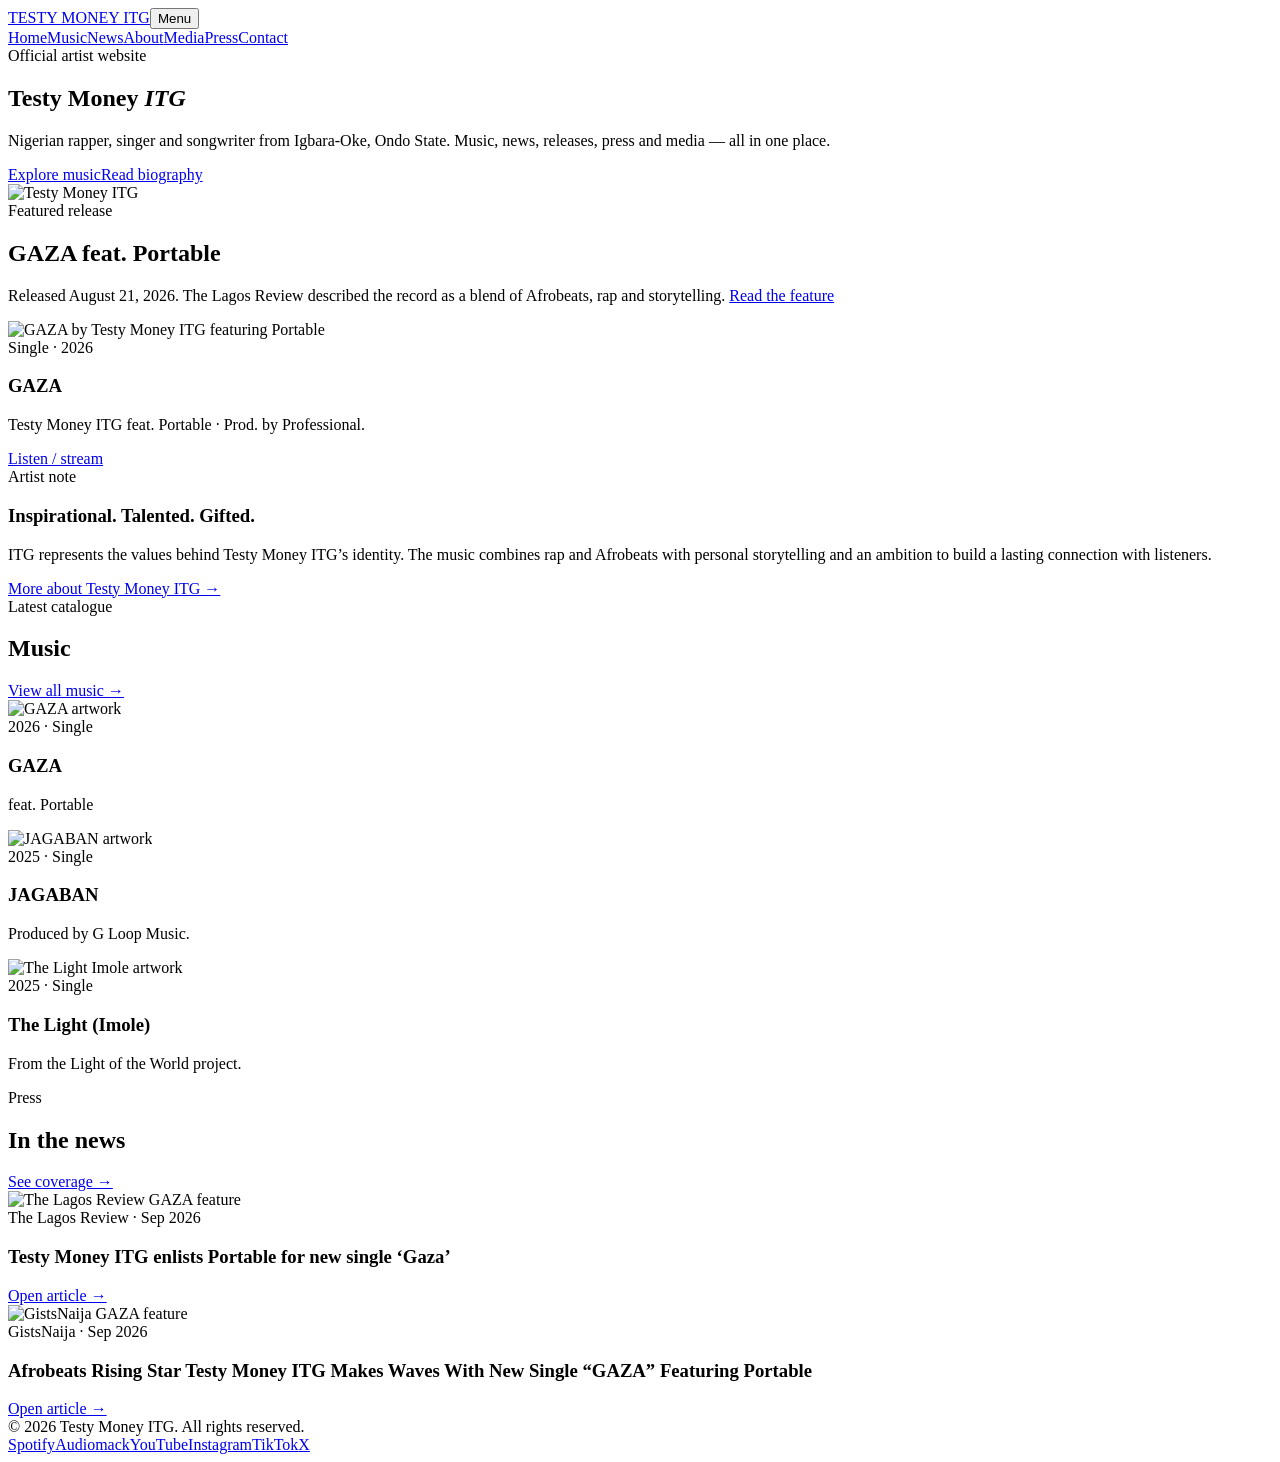
==== index.html @ 93fe3bbb "Add files via upload" ====
<!doctype html><html lang="en"><head><meta charset="utf-8"><meta name="viewport" content="width=device-width,initial-scale=1"><title>Testy Money ITG — Official Website</title><meta name="description" content="Official website of Nigerian rapper, singer and songwriter Testy Money ITG."><link rel="stylesheet" href="assets/css/style.css"></head><body>
<header class="site-header"><div class="nav"><a class="brand" href="index.html">TESTY MONEY <span>ITG</span></a><button class="menu-btn" aria-expanded="false">Menu</button><nav class="nav-links"><a href="index.html">Home</a><a href="music.html">Music</a><a href="news.html">News</a><a href="about.html">About</a><a href="media.html">Media</a><a href="press.html">Press</a><a href="contact.html">Contact</a></nav></div></header>
<main><section class="hero"><div class="wrap hero-grid"><div><div class="eyebrow">Official artist website</div><h1>Testy Money <em>ITG</em></h1><p class="hero-copy">Nigerian rapper, singer and songwriter from Igbara-Oke, Ondo State. Music, news, releases, press and media — all in one place.</p><div class="actions"><a class="btn primary" href="music.html">Explore music</a><a class="btn secondary" href="about.html">Read biography</a></div></div><div class="hero-photo"><img src="assets/images/hero.jpg" alt="Testy Money ITG"></div></div></section>
<section class="section"><div class="wrap"><div class="section-head"><div><div class="eyebrow">Featured release</div><h2>GAZA feat. Portable</h2></div><p class="section-intro">Released August 21, 2026. The Lagos Review described the record as a blend of Afrobeats, rap and storytelling. <a class="link" href="https://thelagosreview.ng/testy-money-itg-enlists-portable-for-new-single-gaza/" target="_blank">Read the feature</a></p></div><div class="grid-2"><article class="card"><img class="cover" src="https://i0.wp.com/thelagosreview.ng/wp-content/uploads/2026/09/Gaza-by-Testy-Money-ITG-ft-Portable.jpeg?resize=1200%2C1200&ssl=1" alt="GAZA by Testy Money ITG featuring Portable"><div class="card-body"><div class="meta">Single · 2026</div><h3>GAZA</h3><p>Testy Money ITG feat. Portable · Prod. by Professional.</p><a class="link" href="https://ditto.fm/gaza-testy-money-itg" target="_blank">Listen / stream</a></div></article><article class="story"><div class="meta">Artist note</div><h3>Inspirational. Talented. Gifted.</h3><p>ITG represents the values behind Testy Money ITG’s identity. The music combines rap and Afrobeats with personal storytelling and an ambition to build a lasting connection with listeners.</p><a class="link" href="about.html">More about Testy Money ITG →</a></article></div></div></section>
<section class="section alt"><div class="wrap"><div class="section-head"><div><div class="eyebrow">Latest catalogue</div><h2>Music</h2></div><a class="link" href="music.html">View all music →</a></div><div class="grid-3"><article class="card"><img class="cover" src="https://i0.wp.com/thelagosreview.ng/wp-content/uploads/2026/09/Gaza-by-Testy-Money-ITG-ft-Portable.jpeg?resize=1000%2C1000&ssl=1" alt="GAZA artwork"><div class="card-body"><div class="meta">2026 · Single</div><h3>GAZA</h3><p>feat. Portable</p></div></article><article class="card"><img class="cover" src="https://i.audiomack.com/itz-testi-gold-/081786c423.webp?width=1000" alt="JAGABAN artwork"><div class="card-body"><div class="meta">2025 · Single</div><h3>JAGABAN</h3><p>Produced by G Loop Music.</p></div></article><article class="card"><img class="cover" src="https://i.audiomack.com/testy-money-itg/16552804-4.webp?width=1000" alt="The Light Imole artwork"><div class="card-body"><div class="meta">2025 · Single</div><h3>The Light (Imole)</h3><p>From the Light of the World project.</p></div></article></div></div></section>
<section class="section"><div class="wrap"><div class="section-head"><div><div class="eyebrow">Press</div><h2>In the news</h2></div><a class="link" href="press.html">See coverage →</a></div><div class="press-grid"><article class="press-card"><img class="thumb" src="https://i0.wp.com/thelagosreview.ng/wp-content/uploads/2026/09/Gaza-by-Testy-Money-ITG-ft-Portable.jpeg?resize=1200%2C675&ssl=1" alt="The Lagos Review GAZA feature"><div class="body"><div class="meta">The Lagos Review · Sep 2026</div><h3>Testy Money ITG enlists Portable for new single ‘Gaza’</h3><a class="link" href="https://thelagosreview.ng/testy-money-itg-enlists-portable-for-new-single-gaza/" target="_blank">Open article →</a></div></article><article class="press-card"><img class="thumb" src="https://gistsnaija.com.ng/wp-content/uploads/2026/09/Testy-Money-ITG-GAZA-Featuring-Portable-1-678x381.jpeg" alt="GistsNaija GAZA feature"><div class="body"><div class="meta">GistsNaija · Sep 2026</div><h3>Afrobeats Rising Star Testy Money ITG Makes Waves With New Single “GAZA” Featuring Portable</h3><a class="link" href="https://gistsnaija.com.ng/entertainment/testy-money-itg-gaza-featuring-portable/" target="_blank">Open article →</a></div></article></div></div></section></main>
<footer class="footer"><div class="wrap footer-row"><div>© 2026 Testy Money ITG. All rights reserved.</div><div class="socials"><a href="https://open.spotify.com/artist/7wS9hvl2cDFKDT2pC38MNu" target="_blank" rel="noopener">Spotify</a><a href="https://audiomack.com/testymoneyitg" target="_blank" rel="noopener">Audiomack</a><a href="https://www.youtube.com/@testymoneyitg" target="_blank" rel="noopener">YouTube</a><a href="https://www.instagram.com/testymoneyitg/" target="_blank" rel="noopener">Instagram</a><a href="https://www.tiktok.com/@testymoneyitg" target="_blank" rel="noopener">TikTok</a><a href="https://x.com/testymoneyitg01" target="_blank" rel="noopener">X</a></div></div></footer>
<script src="assets/js/main.js"></script>
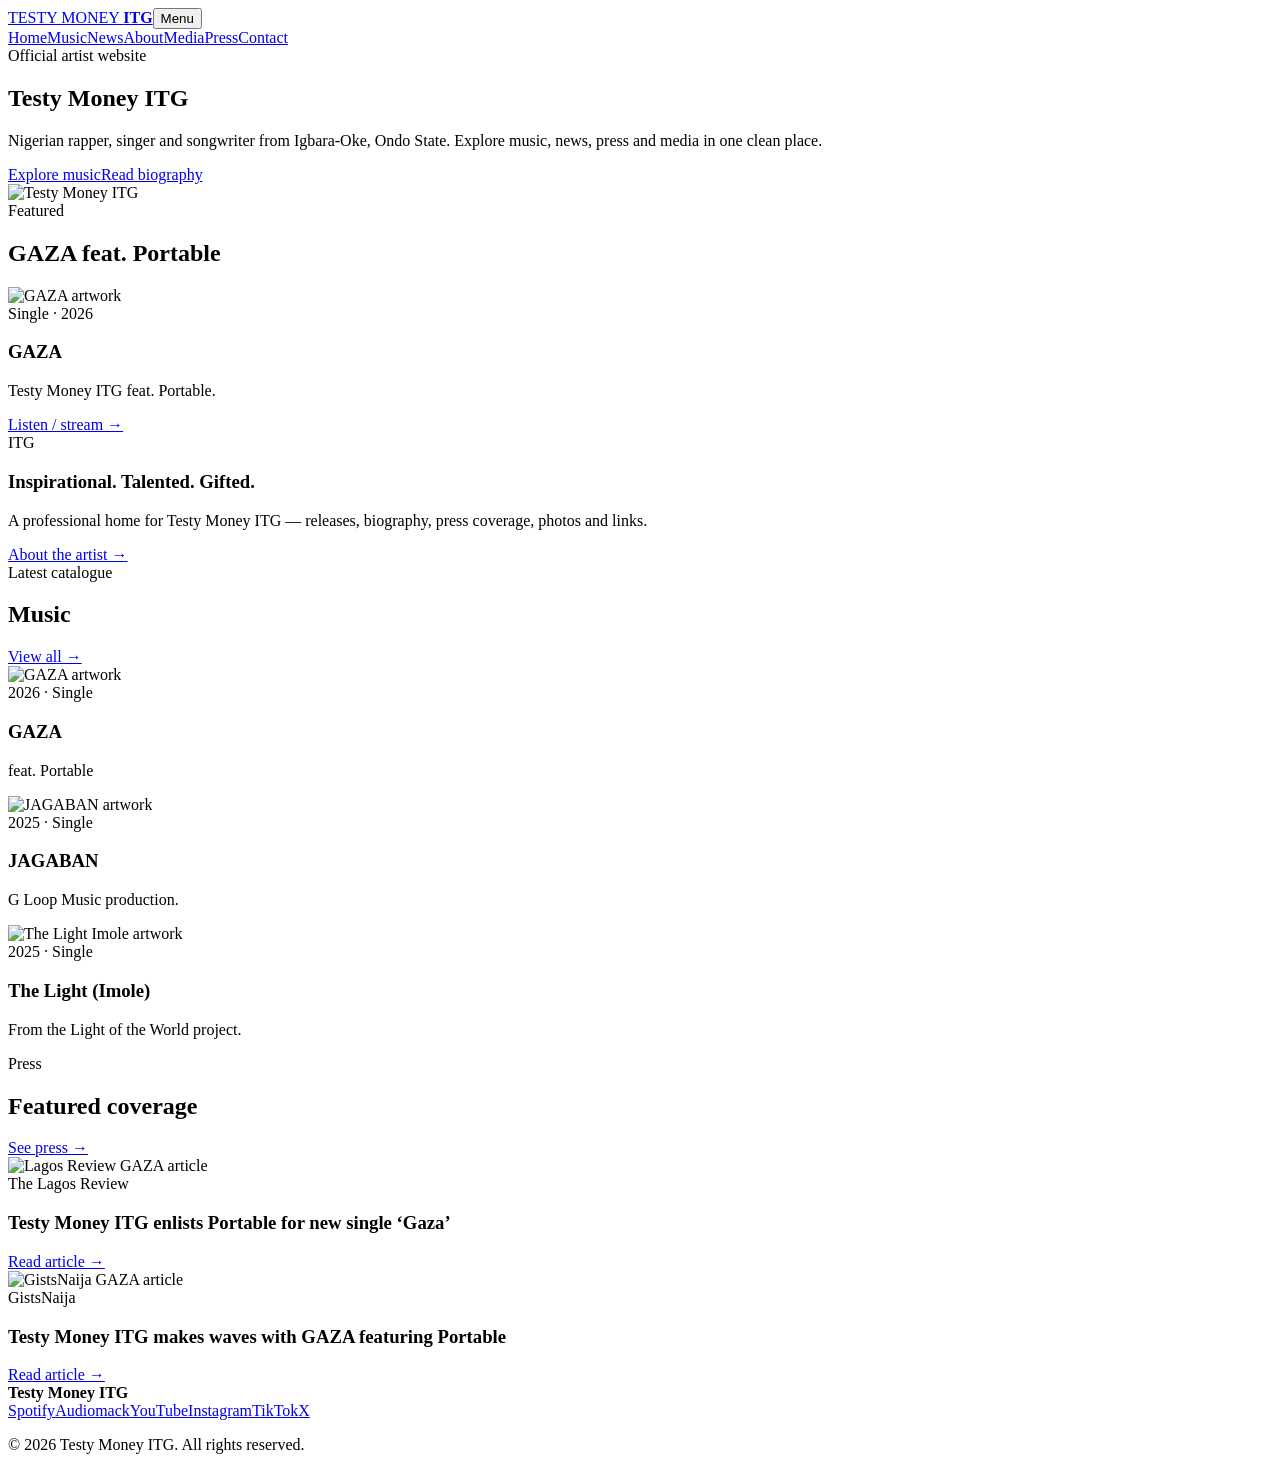
==== commit 8380e1e0: "Add files via upload" ====
--- a/index.html
+++ b/index.html
@@ -1,8 +1,6 @@
-<!doctype html><html lang="en"><head><meta charset="utf-8"><meta name="viewport" content="width=device-width,initial-scale=1"><title>Testy Money ITG — Official Website</title><meta name="description" content="Official website of Nigerian rapper, singer and songwriter Testy Money ITG."><link rel="stylesheet" href="assets/css/style.css"></head><body>
-<header class="site-header"><div class="nav"><a class="brand" href="index.html">TESTY MONEY <span>ITG</span></a><button class="menu-btn" aria-expanded="false">Menu</button><nav class="nav-links"><a href="index.html">Home</a><a href="music.html">Music</a><a href="news.html">News</a><a href="about.html">About</a><a href="media.html">Media</a><a href="press.html">Press</a><a href="contact.html">Contact</a></nav></div></header>
-<main><section class="hero"><div class="wrap hero-grid"><div><div class="eyebrow">Official artist website</div><h1>Testy Money <em>ITG</em></h1><p class="hero-copy">Nigerian rapper, singer and songwriter from Igbara-Oke, Ondo State. Music, news, releases, press and media — all in one place.</p><div class="actions"><a class="btn primary" href="music.html">Explore music</a><a class="btn secondary" href="about.html">Read biography</a></div></div><div class="hero-photo"><img src="assets/images/hero.jpg" alt="Testy Money ITG"></div></div></section>
-<section class="section"><div class="wrap"><div class="section-head"><div><div class="eyebrow">Featured release</div><h2>GAZA feat. Portable</h2></div><p class="section-intro">Released August 21, 2026. The Lagos Review described the record as a blend of Afrobeats, rap and storytelling. <a class="link" href="https://thelagosreview.ng/testy-money-itg-enlists-portable-for-new-single-gaza/" target="_blank">Read the feature</a></p></div><div class="grid-2"><article class="card"><img class="cover" src="https://i0.wp.com/thelagosreview.ng/wp-content/uploads/2026/09/Gaza-by-Testy-Money-ITG-ft-Portable.jpeg?resize=1200%2C1200&ssl=1" alt="GAZA by Testy Money ITG featuring Portable"><div class="card-body"><div class="meta">Single · 2026</div><h3>GAZA</h3><p>Testy Money ITG feat. Portable · Prod. by Professional.</p><a class="link" href="https://ditto.fm/gaza-testy-money-itg" target="_blank">Listen / stream</a></div></article><article class="story"><div class="meta">Artist note</div><h3>Inspirational. Talented. Gifted.</h3><p>ITG represents the values behind Testy Money ITG’s identity. The music combines rap and Afrobeats with personal storytelling and an ambition to build a lasting connection with listeners.</p><a class="link" href="about.html">More about Testy Money ITG →</a></article></div></div></section>
-<section class="section alt"><div class="wrap"><div class="section-head"><div><div class="eyebrow">Latest catalogue</div><h2>Music</h2></div><a class="link" href="music.html">View all music →</a></div><div class="grid-3"><article class="card"><img class="cover" src="https://i0.wp.com/thelagosreview.ng/wp-content/uploads/2026/09/Gaza-by-Testy-Money-ITG-ft-Portable.jpeg?resize=1000%2C1000&ssl=1" alt="GAZA artwork"><div class="card-body"><div class="meta">2026 · Single</div><h3>GAZA</h3><p>feat. Portable</p></div></article><article class="card"><img class="cover" src="https://i.audiomack.com/itz-testi-gold-/081786c423.webp?width=1000" alt="JAGABAN artwork"><div class="card-body"><div class="meta">2025 · Single</div><h3>JAGABAN</h3><p>Produced by G Loop Music.</p></div></article><article class="card"><img class="cover" src="https://i.audiomack.com/testy-money-itg/16552804-4.webp?width=1000" alt="The Light Imole artwork"><div class="card-body"><div class="meta">2025 · Single</div><h3>The Light (Imole)</h3><p>From the Light of the World project.</p></div></article></div></div></section>
-<section class="section"><div class="wrap"><div class="section-head"><div><div class="eyebrow">Press</div><h2>In the news</h2></div><a class="link" href="press.html">See coverage →</a></div><div class="press-grid"><article class="press-card"><img class="thumb" src="https://i0.wp.com/thelagosreview.ng/wp-content/uploads/2026/09/Gaza-by-Testy-Money-ITG-ft-Portable.jpeg?resize=1200%2C675&ssl=1" alt="The Lagos Review GAZA feature"><div class="body"><div class="meta">The Lagos Review · Sep 2026</div><h3>Testy Money ITG enlists Portable for new single ‘Gaza’</h3><a class="link" href="https://thelagosreview.ng/testy-money-itg-enlists-portable-for-new-single-gaza/" target="_blank">Open article →</a></div></article><article class="press-card"><img class="thumb" src="https://gistsnaija.com.ng/wp-content/uploads/2026/09/Testy-Money-ITG-GAZA-Featuring-Portable-1-678x381.jpeg" alt="GistsNaija GAZA feature"><div class="body"><div class="meta">GistsNaija · Sep 2026</div><h3>Afrobeats Rising Star Testy Money ITG Makes Waves With New Single “GAZA” Featuring Portable</h3><a class="link" href="https://gistsnaija.com.ng/entertainment/testy-money-itg-gaza-featuring-portable/" target="_blank">Open article →</a></div></article></div></div></section></main>
-<footer class="footer"><div class="wrap footer-row"><div>© 2026 Testy Money ITG. All rights reserved.</div><div class="socials"><a href="https://open.spotify.com/artist/7wS9hvl2cDFKDT2pC38MNu" target="_blank" rel="noopener">Spotify</a><a href="https://audiomack.com/testymoneyitg" target="_blank" rel="noopener">Audiomack</a><a href="https://www.youtube.com/@testymoneyitg" target="_blank" rel="noopener">YouTube</a><a href="https://www.instagram.com/testymoneyitg/" target="_blank" rel="noopener">Instagram</a><a href="https://www.tiktok.com/@testymoneyitg" target="_blank" rel="noopener">TikTok</a><a href="https://x.com/testymoneyitg01" target="_blank" rel="noopener">X</a></div></div></footer>
-<script src="assets/js/main.js"></script>
+<!doctype html><html lang="en"><head><meta charset="utf-8"><meta name="viewport" content="width=device-width,initial-scale=1"><title>Testy Money ITG — Official Website</title><meta name="description" content="Official website of Testy Money ITG — Nigerian rapper, singer and songwriter."><link rel="stylesheet" href="assets/css/style.css"></head><body><header class="top"><div class="nav"><a class="brand" href="index.html">TESTY MONEY <b>ITG</b></a><button class="menu" aria-expanded="false">Menu</button><nav class="links"><a href="index.html">Home</a><a href="music.html">Music</a><a href="news.html">News</a><a href="about.html">About</a><a href="media.html">Media</a><a href="press.html">Press</a><a href="contact.html">Contact</a></nav></div></header>
+<main><section class="hero"><div class="wrap hero-grid"><div><div class="kicker">Official artist website</div><h1>Testy Money <span>ITG</span></h1><p class="lead">Nigerian rapper, singer and songwriter from Igbara-Oke, Ondo State. Explore music, news, press and media in one clean place.</p><div class="buttons"><a class="btn main" href="music.html">Explore music</a><a class="btn" href="about.html">Read biography</a></div></div><div class="hero-img"><img src="assets/images/hero.jpg" alt="Testy Money ITG"></div></div></section>
+<section class="section soft"><div class="wrap"><div class="head"><div><div class="kicker">Featured</div><h2>GAZA feat. Portable</h2></div></div><div class="grid2"><article class="card"><img src="https://i0.wp.com/thelagosreview.ng/wp-content/uploads/2026/09/Gaza-by-Testy-Money-ITG-ft-Portable.jpeg?resize=1200%2C1200&ssl=1" alt="GAZA artwork"><div class="card-body"><div class="tag">Single · 2026</div><h3>GAZA</h3><p>Testy Money ITG feat. Portable.</p><a class="link" href="https://ditto.fm/gaza-testy-money-itg">Listen / stream →</a></div></article><div class="card-body"><div class="kicker">ITG</div><h3>Inspirational. Talented. Gifted.</h3><p class="muted">A professional home for Testy Money ITG — releases, biography, press coverage, photos and links.</p><a class="link" href="about.html">About the artist →</a></div></div></div></section>
+<section class="section"><div class="wrap"><div class="head"><div><div class="kicker">Latest catalogue</div><h2>Music</h2></div><a class="link" href="music.html">View all →</a></div><div class="grid3"><article class="card"><img src="https://i0.wp.com/thelagosreview.ng/wp-content/uploads/2026/09/Gaza-by-Testy-Money-ITG-ft-Portable.jpeg?resize=1200%2C1200&ssl=1" alt="GAZA artwork"><div class="card-body"><div class="tag">2026 · Single</div><h3>GAZA</h3><p>feat. Portable</p></div></article><article class="card"><img src="https://i.audiomack.com/itz-testi-gold-/081786c423.webp?width=1000" alt="JAGABAN artwork"><div class="card-body"><div class="tag">2025 · Single</div><h3>JAGABAN</h3><p>G Loop Music production.</p></div></article><article class="card"><img src="https://i.audiomack.com/testy-money-itg/16552804-4.webp?width=1000" alt="The Light Imole artwork"><div class="card-body"><div class="tag">2025 · Single</div><h3>The Light (Imole)</h3><p>From the Light of the World project.</p></div></article></div></div></section>
+<section class="section"><div class="wrap"><div class="head"><div><div class="kicker">Press</div><h2>Featured coverage</h2></div><a class="link" href="press.html">See press →</a></div><div class="press"><article class="card"><img src="https://i0.wp.com/thelagosreview.ng/wp-content/uploads/2026/09/Gaza-by-Testy-Money-ITG-ft-Portable.jpeg?resize=1200%2C675&ssl=1" alt="Lagos Review GAZA article"><div class="body"><div class="tag">The Lagos Review</div><h3>Testy Money ITG enlists Portable for new single ‘Gaza’</h3><a class="link" href="https://thelagosreview.ng/testy-money-itg-enlists-portable-for-new-single-gaza/">Read article →</a></div></article><article class="card"><img src="https://gistsnaija.com.ng/wp-content/uploads/2026/09/Testy-Money-ITG-GAZA-Featuring-Portable-1-678x381.jpeg" alt="GistsNaija GAZA article"><div class="body"><div class="tag">GistsNaija</div><h3>Testy Money ITG makes waves with GAZA featuring Portable</h3><a class="link" href="https://gistsnaija.com.ng/entertainment/testy-money-itg-gaza-featuring-portable/">Read article →</a></div></article></div></div></section></main><footer class="footer"><div class="wrap"><strong>Testy Money ITG</strong><div class="social"><a href="https://open.spotify.com/artist/7wS9hvl2cDFKDT2pC38MNu">Spotify</a><a href="https://audiomack.com/testymoneyitg">Audiomack</a><a href="https://www.youtube.com/@testymoneyitg">YouTube</a><a href="https://www.instagram.com/testymoneyitg/">Instagram</a><a href="https://www.tiktok.com/@testymoneyitg">TikTok</a><a href="https://x.com/testymoneyitg01">X</a></div><p class="small">© 2026 Testy Money ITG. All rights reserved.</p></div></footer>
+<script src="assets/js/main.js"></script></body></html>
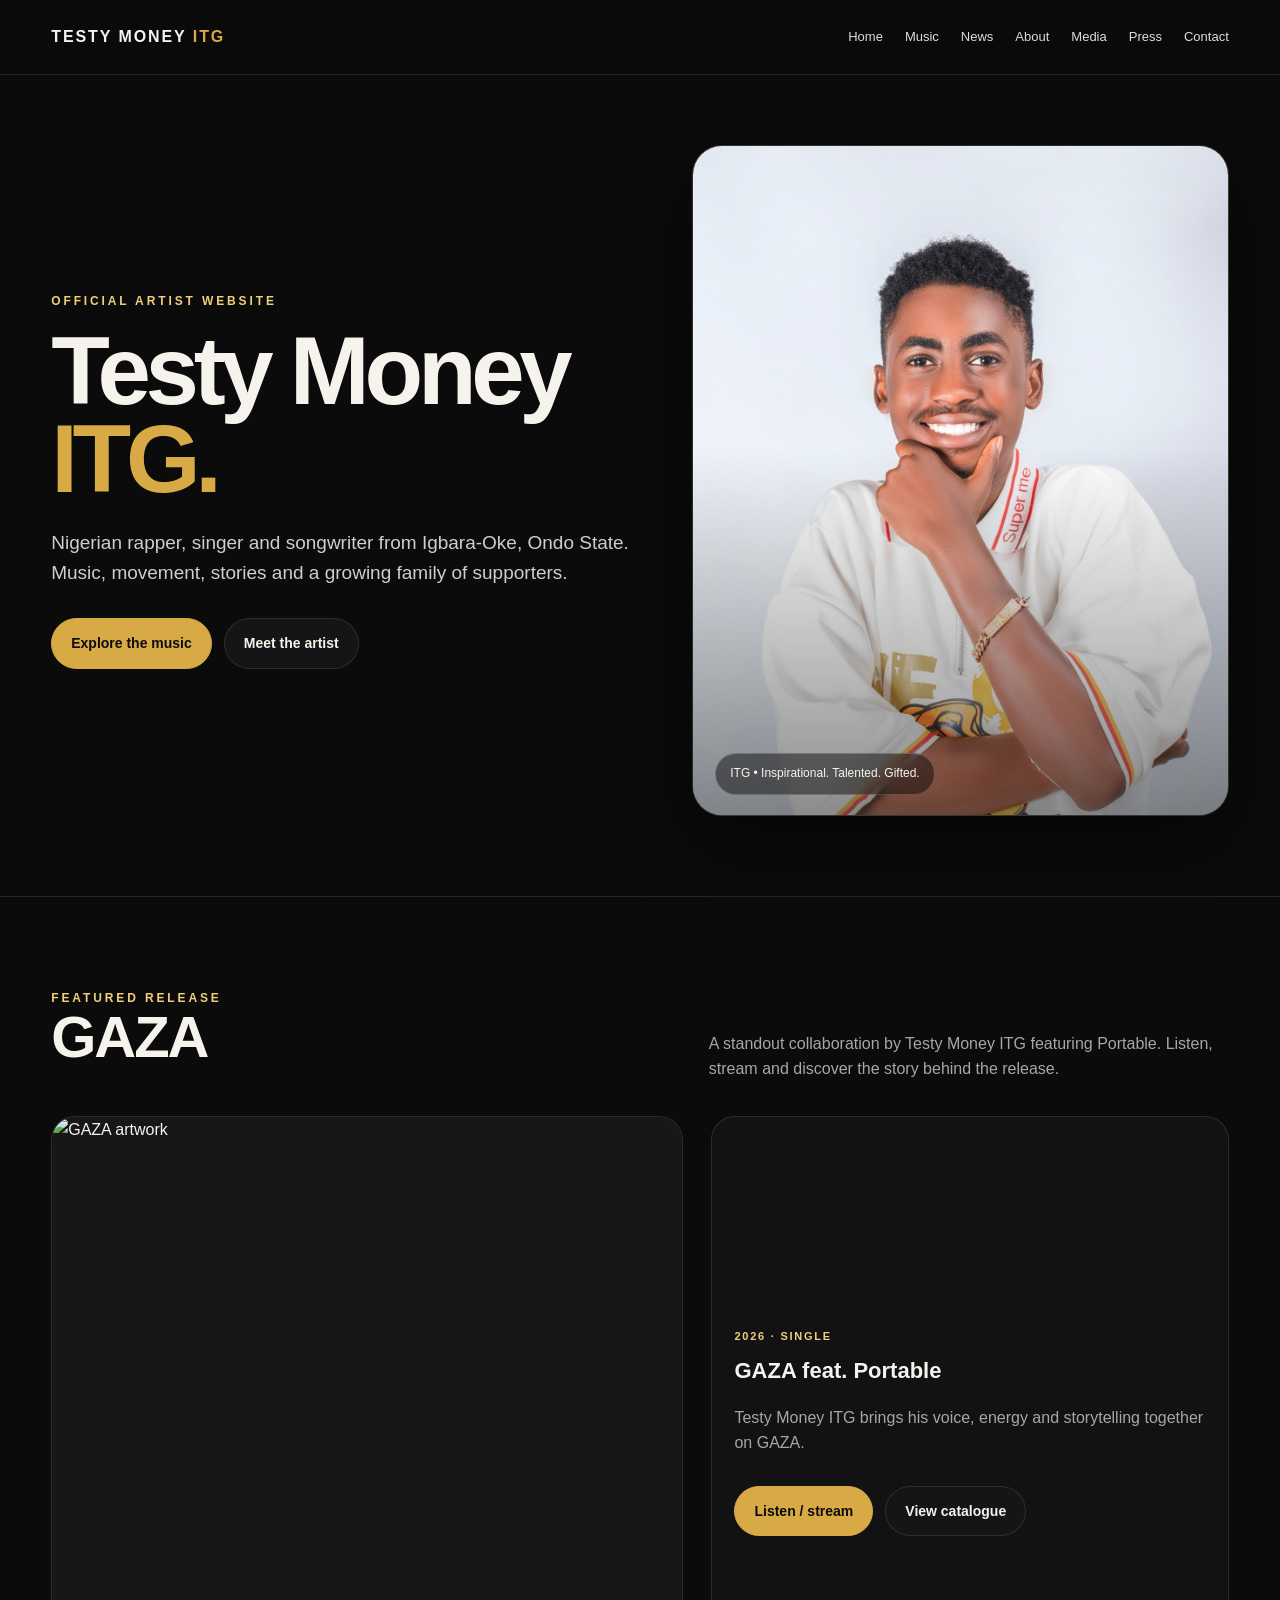
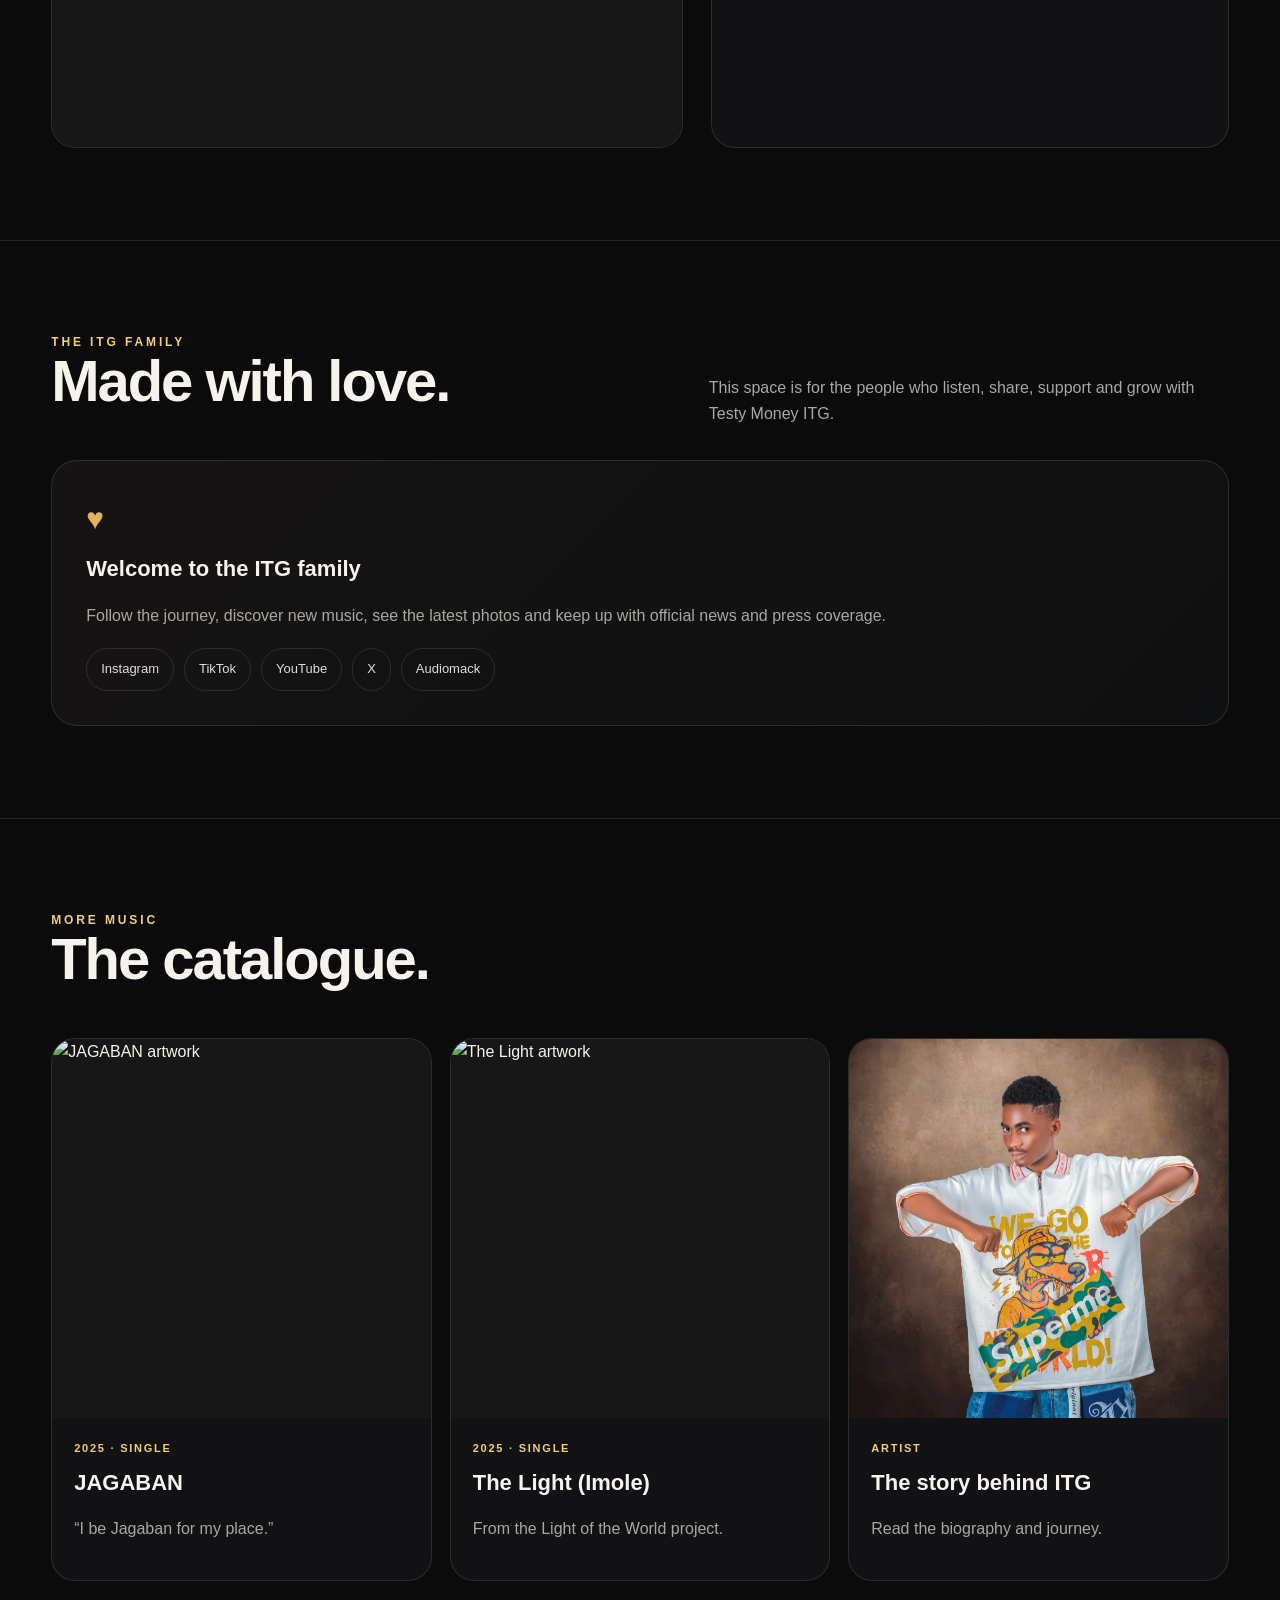
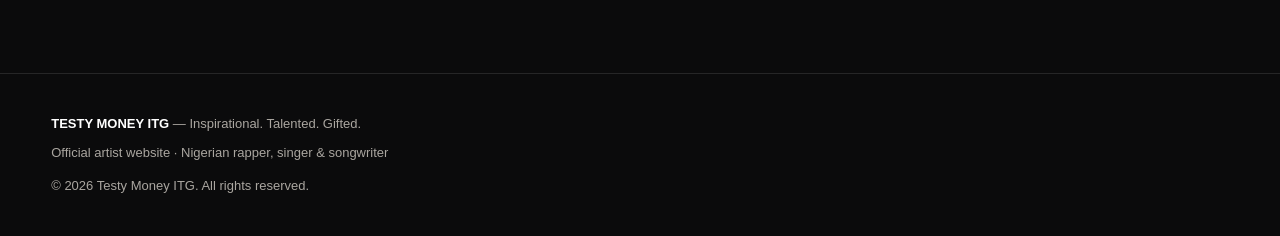
==== commit 951a2f04: "Add files via upload" ====
--- a/index.html
+++ b/index.html
@@ -1,6 +1,35 @@
-<!doctype html><html lang="en"><head><meta charset="utf-8"><meta name="viewport" content="width=device-width,initial-scale=1"><title>Testy Money ITG — Official Website</title><meta name="description" content="Official website of Testy Money ITG — Nigerian rapper, singer and songwriter."><link rel="stylesheet" href="assets/css/style.css"></head><body><header class="top"><div class="nav"><a class="brand" href="index.html">TESTY MONEY <b>ITG</b></a><button class="menu" aria-expanded="false">Menu</button><nav class="links"><a href="index.html">Home</a><a href="music.html">Music</a><a href="news.html">News</a><a href="about.html">About</a><a href="media.html">Media</a><a href="press.html">Press</a><a href="contact.html">Contact</a></nav></div></header>
-<main><section class="hero"><div class="wrap hero-grid"><div><div class="kicker">Official artist website</div><h1>Testy Money <span>ITG</span></h1><p class="lead">Nigerian rapper, singer and songwriter from Igbara-Oke, Ondo State. Explore music, news, press and media in one clean place.</p><div class="buttons"><a class="btn main" href="music.html">Explore music</a><a class="btn" href="about.html">Read biography</a></div></div><div class="hero-img"><img src="assets/images/hero.jpg" alt="Testy Money ITG"></div></div></section>
-<section class="section soft"><div class="wrap"><div class="head"><div><div class="kicker">Featured</div><h2>GAZA feat. Portable</h2></div></div><div class="grid2"><article class="card"><img src="https://i0.wp.com/thelagosreview.ng/wp-content/uploads/2026/09/Gaza-by-Testy-Money-ITG-ft-Portable.jpeg?resize=1200%2C1200&ssl=1" alt="GAZA artwork"><div class="card-body"><div class="tag">Single · 2026</div><h3>GAZA</h3><p>Testy Money ITG feat. Portable.</p><a class="link" href="https://ditto.fm/gaza-testy-money-itg">Listen / stream →</a></div></article><div class="card-body"><div class="kicker">ITG</div><h3>Inspirational. Talented. Gifted.</h3><p class="muted">A professional home for Testy Money ITG — releases, biography, press coverage, photos and links.</p><a class="link" href="about.html">About the artist →</a></div></div></div></section>
-<section class="section"><div class="wrap"><div class="head"><div><div class="kicker">Latest catalogue</div><h2>Music</h2></div><a class="link" href="music.html">View all →</a></div><div class="grid3"><article class="card"><img src="https://i0.wp.com/thelagosreview.ng/wp-content/uploads/2026/09/Gaza-by-Testy-Money-ITG-ft-Portable.jpeg?resize=1200%2C1200&ssl=1" alt="GAZA artwork"><div class="card-body"><div class="tag">2026 · Single</div><h3>GAZA</h3><p>feat. Portable</p></div></article><article class="card"><img src="https://i.audiomack.com/itz-testi-gold-/081786c423.webp?width=1000" alt="JAGABAN artwork"><div class="card-body"><div class="tag">2025 · Single</div><h3>JAGABAN</h3><p>G Loop Music production.</p></div></article><article class="card"><img src="https://i.audiomack.com/testy-money-itg/16552804-4.webp?width=1000" alt="The Light Imole artwork"><div class="card-body"><div class="tag">2025 · Single</div><h3>The Light (Imole)</h3><p>From the Light of the World project.</p></div></article></div></div></section>
-<section class="section"><div class="wrap"><div class="head"><div><div class="kicker">Press</div><h2>Featured coverage</h2></div><a class="link" href="press.html">See press →</a></div><div class="press"><article class="card"><img src="https://i0.wp.com/thelagosreview.ng/wp-content/uploads/2026/09/Gaza-by-Testy-Money-ITG-ft-Portable.jpeg?resize=1200%2C675&ssl=1" alt="Lagos Review GAZA article"><div class="body"><div class="tag">The Lagos Review</div><h3>Testy Money ITG enlists Portable for new single ‘Gaza’</h3><a class="link" href="https://thelagosreview.ng/testy-money-itg-enlists-portable-for-new-single-gaza/">Read article →</a></div></article><article class="card"><img src="https://gistsnaija.com.ng/wp-content/uploads/2026/09/Testy-Money-ITG-GAZA-Featuring-Portable-1-678x381.jpeg" alt="GistsNaija GAZA article"><div class="body"><div class="tag">GistsNaija</div><h3>Testy Money ITG makes waves with GAZA featuring Portable</h3><a class="link" href="https://gistsnaija.com.ng/entertainment/testy-money-itg-gaza-featuring-portable/">Read article →</a></div></article></div></div></section></main><footer class="footer"><div class="wrap"><strong>Testy Money ITG</strong><div class="social"><a href="https://open.spotify.com/artist/7wS9hvl2cDFKDT2pC38MNu">Spotify</a><a href="https://audiomack.com/testymoneyitg">Audiomack</a><a href="https://www.youtube.com/@testymoneyitg">YouTube</a><a href="https://www.instagram.com/testymoneyitg/">Instagram</a><a href="https://www.tiktok.com/@testymoneyitg">TikTok</a><a href="https://x.com/testymoneyitg01">X</a></div><p class="small">© 2026 Testy Money ITG. All rights reserved.</p></div></footer>
-<script src="assets/js/main.js"></script></body></html>+<!doctype html><html><head><meta charset="utf-8"><meta name="viewport" content="width=device-width,initial-scale=1">
+<title>Testy Money ITG — Official Website</title><meta name="description" content="Official website of Testy Money ITG — Nigerian rapper, singer and songwriter. Music, news, photos, press and contact."><link rel="stylesheet" href="style.css"></head><body>
+<header class="nav"><div class="container nav-inner">
+<a class="logo" href="index.html">TESTY MONEY <span>ITG</span></a>
+<button class="menu" aria-label="Open menu">Menu</button>
+<nav class="nav-links"><a href="index.html" class="active">Home</a><a href="music.html" class="">Music</a><a href="news.html" class="">News</a><a href="about.html" class="">About</a><a href="media.html" class="">Media</a><a href="press.html" class="">Press</a><a href="contact.html" class="">Contact</a></nav></div></header><main>
+<section class="container hero">
+<div><div class="eyebrow">Official artist website</div><h1>Testy Money<br><span style="color:var(--gold)">ITG.</span></h1>
+<p class="lead">Nigerian rapper, singer and songwriter from Igbara-Oke, Ondo State. Music, movement, stories and a growing family of supporters.</p>
+<div class="actions"><a class="btn primary" href="music.html">Explore the music</a><a class="btn secondary" href="about.html">Meet the artist</a></div>
+</div>
+<div class="hero-photo"><img src="hero.jpg" alt="Testy Money ITG"><div class="photo-tag">ITG • Inspirational. Talented. Gifted.</div></div>
+</section>
+
+<section class="section"><div class="container">
+<div class="section-head"><div><div class="eyebrow">Featured release</div><h2>GAZA</h2></div><p>A standout collaboration by Testy Money ITG featuring Portable. Listen, stream and discover the story behind the release.</p></div>
+<div class="feature"><div class="card"><div class="art"><img src="https://i0.wp.com/thelagosreview.ng/wp-content/uploads/2026/09/Gaza-by-Testy-Money-ITG-ft-Portable.jpeg?resize=1200%2C1200&ssl=1" alt="GAZA artwork"></div></div>
+<div class="card" style="display:flex;align-items:center"><div class="card-body"><div class="meta">2026 · Single</div><h3>GAZA feat. Portable</h3><p class="muted">Testy Money ITG brings his voice, energy and storytelling together on GAZA.</p><div class="actions"><a class="btn primary" href="https://ditto.fm/gaza-testy-money-itg" target="_blank">Listen / stream</a><a class="btn secondary" href="music.html">View catalogue</a></div></div></div></div>
+</div></section>
+
+<section class="section"><div class="container"><div class="section-head"><div><div class="eyebrow">The ITG family</div><h2>Made with love.</h2></div><p>This space is for the people who listen, share, support and grow with Testy Money ITG.</p></div>
+<div class="fan"><div class="heart">♥</div><h3>Welcome to the ITG family</h3><p class="muted">Follow the journey, discover new music, see the latest photos and keep up with official news and press coverage.</p><div class="socials"><a href="https://instagram.com/testymoneyitg" target="_blank">Instagram</a><a href="https://www.tiktok.com/@testymoneyitg" target="_blank">TikTok</a><a href="https://youtube.com/@testymoneyitg" target="_blank">YouTube</a><a href="https://x.com/testymoneyitg01" target="_blank">X</a><a href="https://audiomack.com/testymoneyitg" target="_blank">Audiomack</a></div></div>
+</div></section>
+
+<section class="section"><div class="container"><div class="section-head"><div><div class="eyebrow">More music</div><h2>The catalogue.</h2></div></div>
+<div class="grid3">
+<a class="card" href="music.html"><div class="art"><img src="https://i.audiomack.com/itz-testi-gold-/081786c423.webp?width=1000" alt="JAGABAN artwork"></div><div class="card-body"><div class="meta">2025 · Single</div><h3>JAGABAN</h3><p class="muted">“I be Jagaban for my place.”</p></div></a>
+<a class="card" href="music.html"><div class="art"><img src="https://i.audiomack.com/testy-money-itg/16552804-4.webp?width=1000" alt="The Light artwork"></div><div class="card-body"><div class="meta">2025 · Single</div><h3>The Light (Imole)</h3><p class="muted">From the Light of the World project.</p></div></a>
+<a class="card" href="about.html"><div class="art"><img src="portrait2.jpg" alt="Testy Money ITG portrait"></div><div class="card-body"><div class="meta">Artist</div><h3>The story behind ITG</h3><p class="muted">Read the biography and journey.</p></div></a>
+</div></div></section>
+</main><footer class="footer"><div class="container">
+<strong style="color:#fff">TESTY MONEY ITG</strong> — Inspirational. Talented. Gifted.
+<div style="margin-top:8px">Official artist website · Nigerian rapper, singer & songwriter</div>
+<div style="margin-top:12px">© 2026 Testy Money ITG. All rights reserved.</div>
+</div></footer><script src="main.js"></script></body></html>
--- a/style.css
+++ b/style.css
@@ -0,0 +1,67 @@
+
+:root{
+  --bg:#0b0b0c; --panel:#121214; --panel2:#18181b; --text:#f6f3ed;
+  --muted:#aaa6a0; --gold:#d8aa45; --gold2:#f0cf79; --line:rgba(255,255,255,.11);
+  --max:1180px;
+}
+*{box-sizing:border-box}
+html{scroll-behavior:smooth}
+body{margin:0;background:var(--bg);color:var(--text);font-family:Inter,Arial,sans-serif;line-height:1.6}
+a{color:inherit;text-decoration:none}
+img{display:block;max-width:100%}
+.container{width:min(var(--max),92%);margin:auto}
+.nav{position:sticky;top:0;z-index:20;background:rgba(11,11,12,.88);backdrop-filter:blur(18px);border-bottom:1px solid var(--line)}
+.nav-inner{height:74px;display:flex;align-items:center;justify-content:space-between;gap:24px}
+.logo{font-weight:900;letter-spacing:.12em;font-size:16px}
+.logo span{color:var(--gold)}
+.nav-links{display:flex;gap:22px;align-items:center;font-size:13px;color:#ddd}
+.nav-links a:hover{color:var(--gold2)}
+.menu{display:none;background:none;border:1px solid var(--line);color:white;border-radius:10px;padding:9px 12px}
+.hero{min-height:760px;display:grid;grid-template-columns:1.05fr .95fr;align-items:center;gap:48px;padding:70px 0 80px}
+.eyebrow{font-size:12px;text-transform:uppercase;letter-spacing:.24em;color:var(--gold2);font-weight:800}
+h1{font-size:clamp(52px,8vw,96px);line-height:.92;margin:16px 0 24px;letter-spacing:-.055em}
+h2{font-size:clamp(32px,5vw,58px);line-height:1;margin:0 0 16px;letter-spacing:-.035em}
+h3{margin:8px 0;font-size:22px}
+.lead{font-size:19px;color:#d2cec7;max-width:620px}
+.actions{display:flex;gap:12px;flex-wrap:wrap;margin-top:30px}
+.btn{display:inline-flex;align-items:center;justify-content:center;border:1px solid var(--gold);padding:13px 19px;border-radius:999px;font-weight:800;font-size:14px}
+.btn.primary{background:var(--gold);color:#0b0b0c}
+.btn.secondary{border-color:var(--line);background:#151517}
+.hero-photo{position:relative;aspect-ratio:4/5;border-radius:30px;overflow:hidden;background:linear-gradient(135deg,#24201a,#0f0f10);border:1px solid var(--line);box-shadow:0 30px 80px rgba(0,0,0,.45)}
+.hero-photo img{width:100%;height:100%;object-fit:cover}
+.hero-photo:after{content:"";position:absolute;inset:0;background:linear-gradient(180deg,transparent 45%,rgba(0,0,0,.45))}
+.photo-tag{position:absolute;z-index:2;left:22px;bottom:20px;padding:10px 14px;border:1px solid rgba(255,255,255,.2);background:rgba(0,0,0,.45);backdrop-filter:blur(8px);border-radius:999px;font-size:12px}
+.section{padding:92px 0;border-top:1px solid var(--line)}
+.section-head{display:flex;justify-content:space-between;gap:30px;align-items:end;margin-bottom:34px}
+.section-head p{max-width:520px;color:var(--muted);margin:0}
+.feature{display:grid;grid-template-columns:1.1fr .9fr;gap:28px}
+.card{background:var(--panel);border:1px solid var(--line);border-radius:24px;overflow:hidden}
+.art{aspect-ratio:1/1;background:#171717;overflow:hidden}
+.art img{width:100%;height:100%;object-fit:cover}
+.card-body{padding:22px}
+.meta{font-size:11px;letter-spacing:.16em;text-transform:uppercase;color:var(--gold2);font-weight:800}
+.muted{color:var(--muted)}
+.grid3{display:grid;grid-template-columns:repeat(3,1fr);gap:18px}
+.grid2{display:grid;grid-template-columns:repeat(2,1fr);gap:18px}
+.photo-card{position:relative;min-height:390px;border-radius:22px;overflow:hidden;border:1px solid var(--line);background:#151515}
+.photo-card img{width:100%;height:100%;object-fit:cover}
+.photo-card:after{content:"";position:absolute;inset:35% 0 0;background:linear-gradient(transparent,rgba(0,0,0,.9))}
+.photo-card .caption{position:absolute;z-index:2;left:20px;right:20px;bottom:18px}
+.press{padding:25px;border-left:2px solid var(--gold);background:var(--panel);border-radius:0 18px 18px 0}
+.fan{background:linear-gradient(135deg,#161413,#0f1011);border:1px solid var(--line);border-radius:26px;padding:34px}
+.heart{color:#e3b35a;font-size:30px}
+.socials{display:flex;gap:10px;flex-wrap:wrap;margin-top:20px}
+.socials a{padding:10px 14px;border:1px solid var(--line);border-radius:999px;color:#ddd;font-size:13px}
+.footer{padding:40px 0;border-top:1px solid var(--line);color:var(--muted);font-size:13px}
+.page-hero{padding:90px 0 55px;background:radial-gradient(circle at 80% 10%,rgba(216,170,69,.12),transparent 35%)}
+.page-hero h1{font-size:clamp(48px,7vw,82px)}
+.form{display:grid;gap:14px}
+input,textarea{width:100%;background:#111113;border:1px solid var(--line);color:white;border-radius:14px;padding:15px;font:inherit}
+textarea{min-height:150px;resize:vertical}
+@media(max-width:820px){
+  .nav-links{display:none;position:absolute;left:4%;right:4%;top:70px;background:#101012;border:1px solid var(--line);border-radius:16px;padding:15px;flex-direction:column;align-items:stretch}
+  .nav-links.open{display:flex}
+  .menu{display:block}.hero{grid-template-columns:1fr;padding-top:48px}.hero-photo{max-width:620px;margin:auto}
+  .feature,.grid2,.grid3{grid-template-columns:1fr}
+  .section-head{display:block}.section-head p{margin-top:12px}
+}
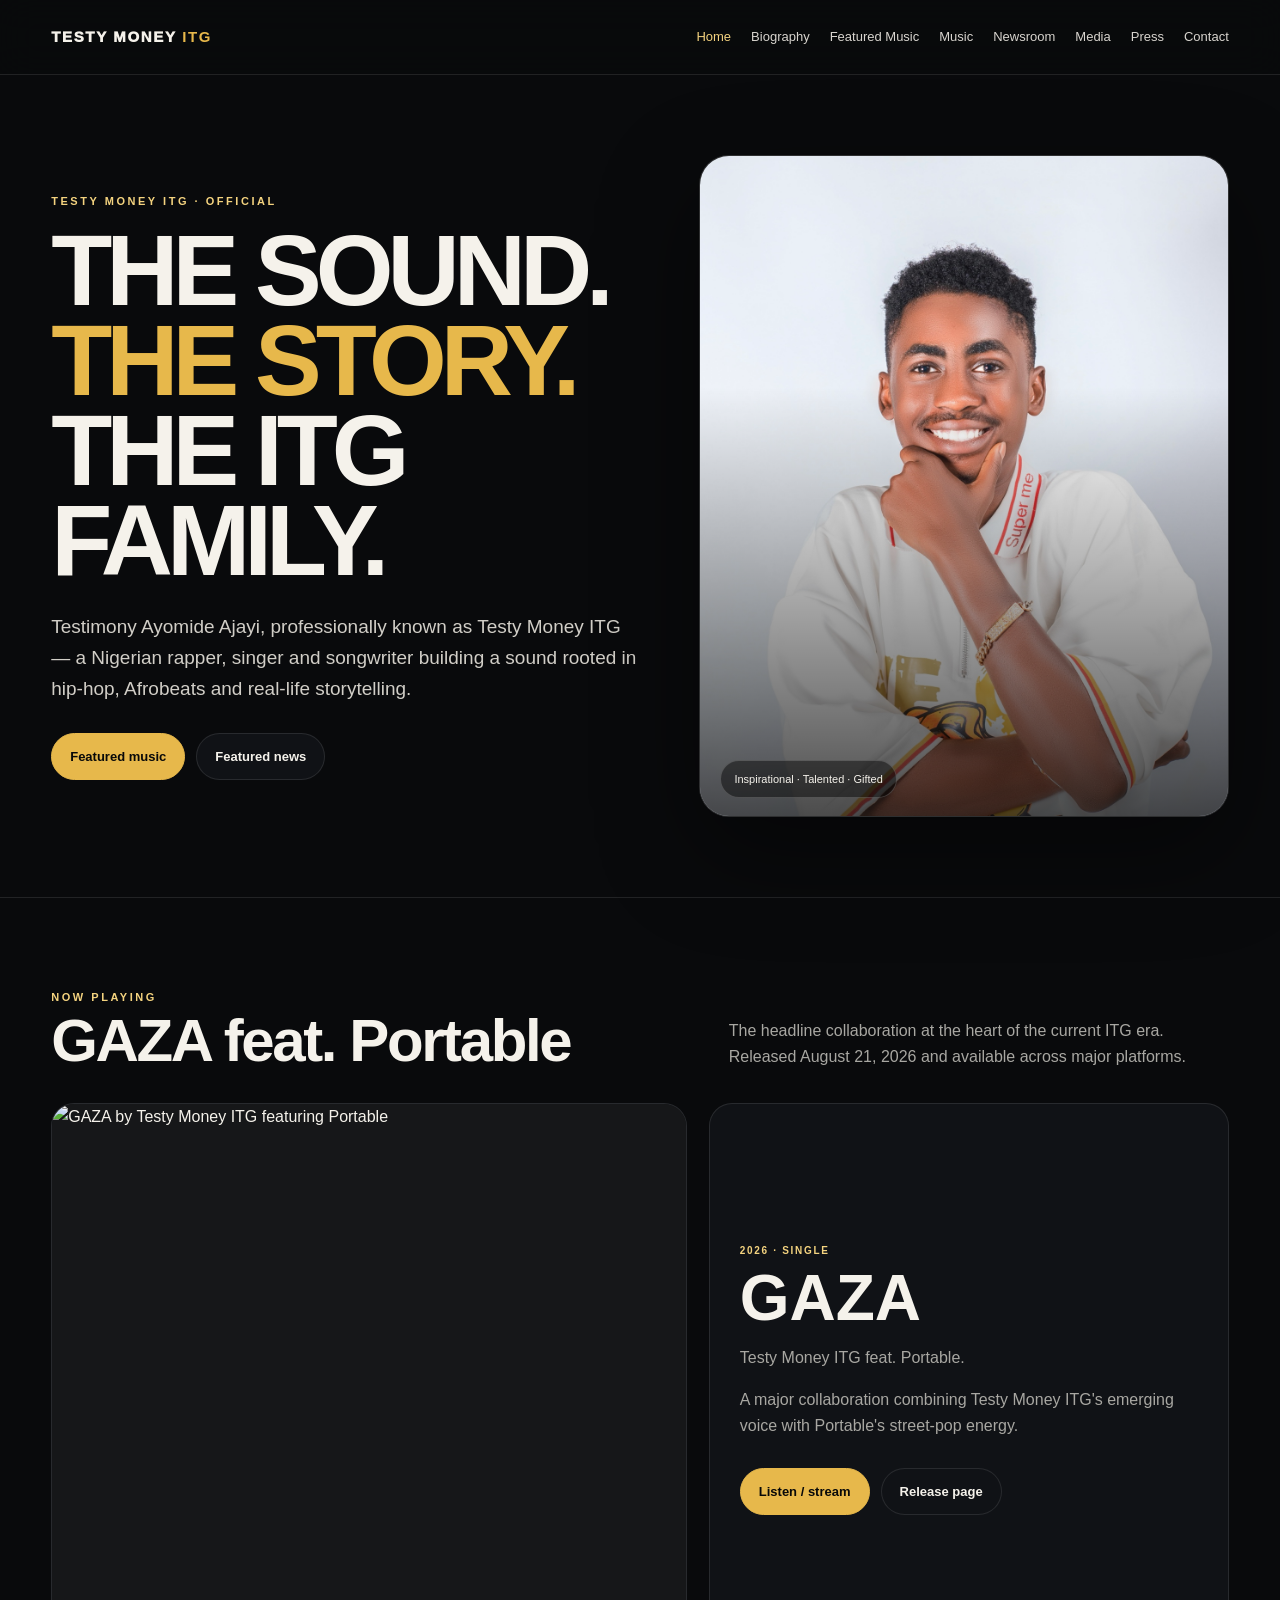
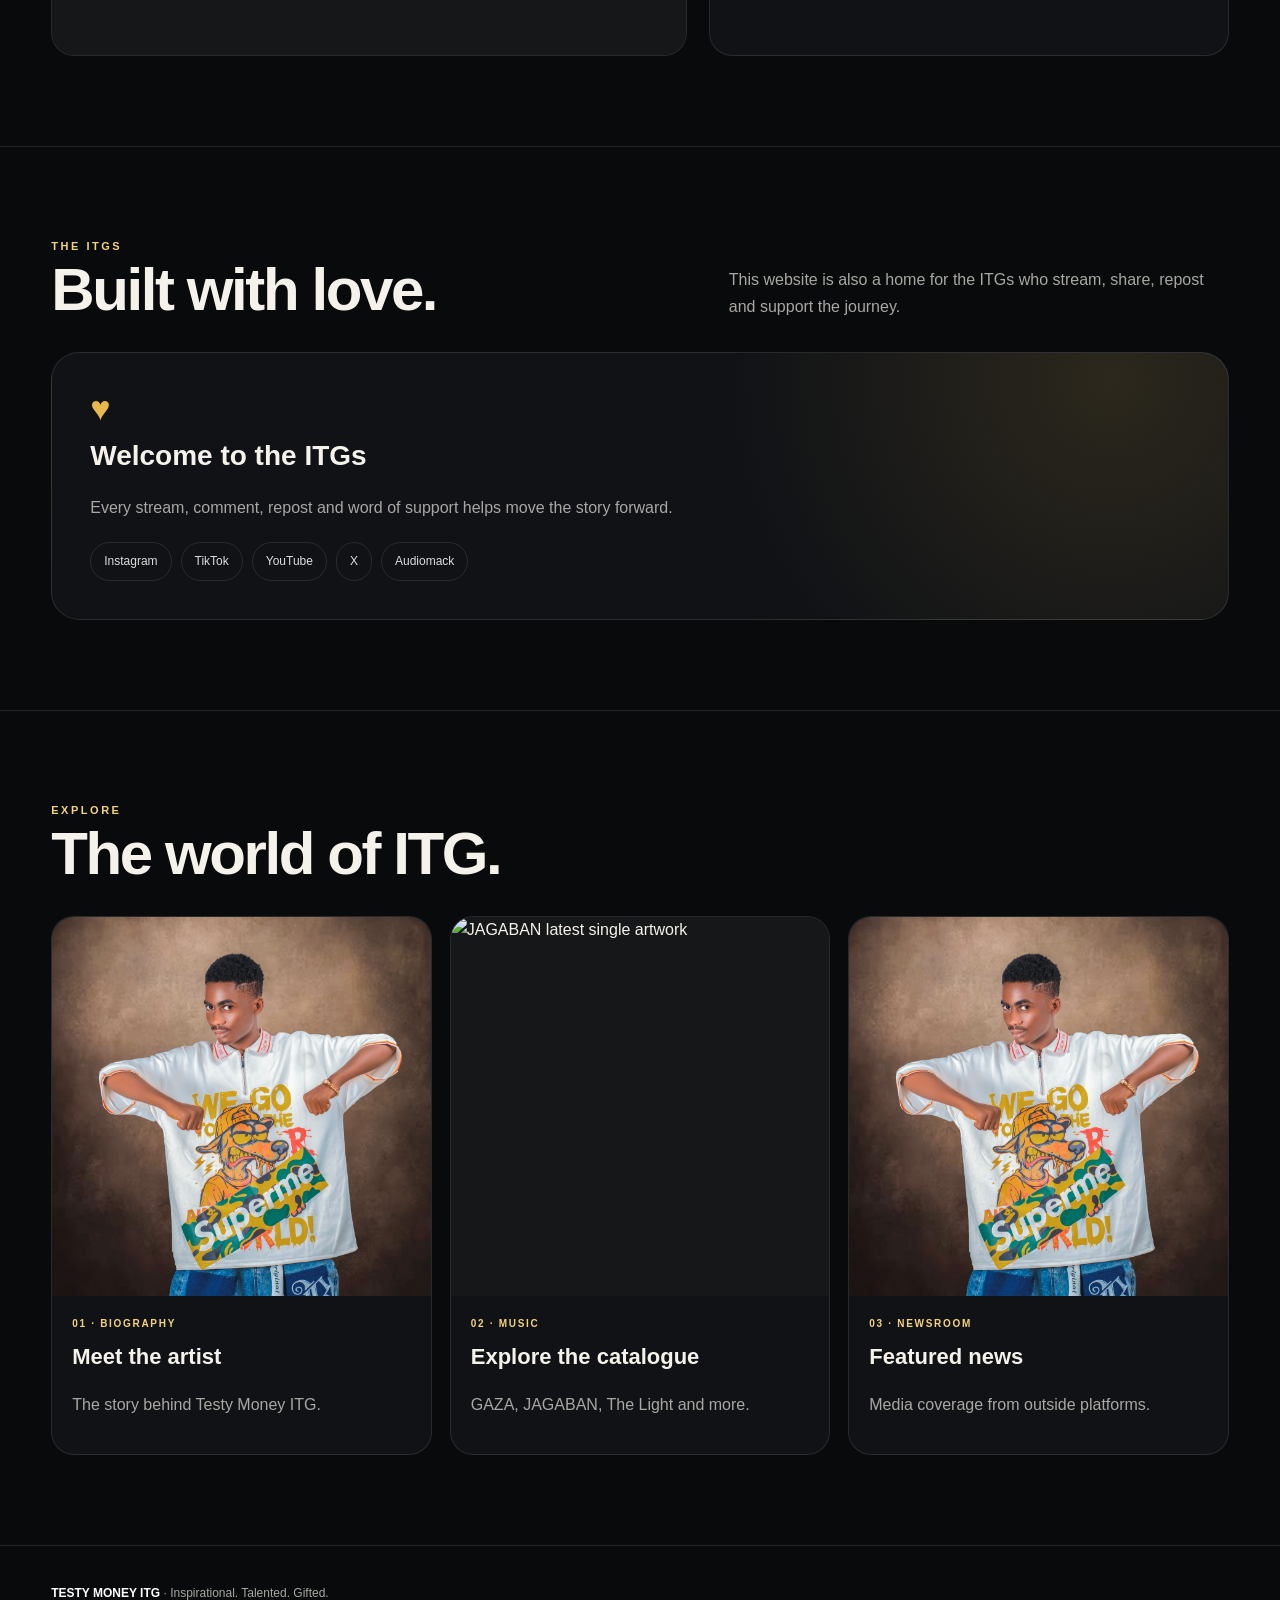
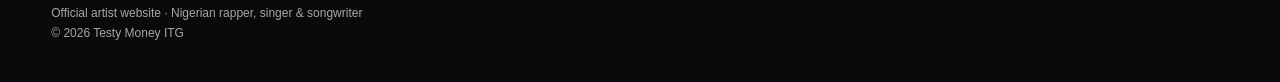
==== commit 2b66a750: "Add files via upload" ====
--- a/index.html
+++ b/index.html
@@ -1,35 +1,6 @@
-<!doctype html><html><head><meta charset="utf-8"><meta name="viewport" content="width=device-width,initial-scale=1">
-<title>Testy Money ITG — Official Website</title><meta name="description" content="Official website of Testy Money ITG — Nigerian rapper, singer and songwriter. Music, news, photos, press and contact."><link rel="stylesheet" href="style.css"></head><body>
-<header class="nav"><div class="container nav-inner">
-<a class="logo" href="index.html">TESTY MONEY <span>ITG</span></a>
-<button class="menu" aria-label="Open menu">Menu</button>
-<nav class="nav-links"><a href="index.html" class="active">Home</a><a href="music.html" class="">Music</a><a href="news.html" class="">News</a><a href="about.html" class="">About</a><a href="media.html" class="">Media</a><a href="press.html" class="">Press</a><a href="contact.html" class="">Contact</a></nav></div></header><main>
-<section class="container hero">
-<div><div class="eyebrow">Official artist website</div><h1>Testy Money<br><span style="color:var(--gold)">ITG.</span></h1>
-<p class="lead">Nigerian rapper, singer and songwriter from Igbara-Oke, Ondo State. Music, movement, stories and a growing family of supporters.</p>
-<div class="actions"><a class="btn primary" href="music.html">Explore the music</a><a class="btn secondary" href="about.html">Meet the artist</a></div>
-</div>
-<div class="hero-photo"><img src="hero.jpg" alt="Testy Money ITG"><div class="photo-tag">ITG • Inspirational. Talented. Gifted.</div></div>
-</section>
-
-<section class="section"><div class="container">
-<div class="section-head"><div><div class="eyebrow">Featured release</div><h2>GAZA</h2></div><p>A standout collaboration by Testy Money ITG featuring Portable. Listen, stream and discover the story behind the release.</p></div>
-<div class="feature"><div class="card"><div class="art"><img src="https://i0.wp.com/thelagosreview.ng/wp-content/uploads/2026/09/Gaza-by-Testy-Money-ITG-ft-Portable.jpeg?resize=1200%2C1200&ssl=1" alt="GAZA artwork"></div></div>
-<div class="card" style="display:flex;align-items:center"><div class="card-body"><div class="meta">2026 · Single</div><h3>GAZA feat. Portable</h3><p class="muted">Testy Money ITG brings his voice, energy and storytelling together on GAZA.</p><div class="actions"><a class="btn primary" href="https://ditto.fm/gaza-testy-money-itg" target="_blank">Listen / stream</a><a class="btn secondary" href="music.html">View catalogue</a></div></div></div></div>
-</div></section>
-
-<section class="section"><div class="container"><div class="section-head"><div><div class="eyebrow">The ITG family</div><h2>Made with love.</h2></div><p>This space is for the people who listen, share, support and grow with Testy Money ITG.</p></div>
-<div class="fan"><div class="heart">♥</div><h3>Welcome to the ITG family</h3><p class="muted">Follow the journey, discover new music, see the latest photos and keep up with official news and press coverage.</p><div class="socials"><a href="https://instagram.com/testymoneyitg" target="_blank">Instagram</a><a href="https://www.tiktok.com/@testymoneyitg" target="_blank">TikTok</a><a href="https://youtube.com/@testymoneyitg" target="_blank">YouTube</a><a href="https://x.com/testymoneyitg01" target="_blank">X</a><a href="https://audiomack.com/testymoneyitg" target="_blank">Audiomack</a></div></div>
-</div></section>
-
-<section class="section"><div class="container"><div class="section-head"><div><div class="eyebrow">More music</div><h2>The catalogue.</h2></div></div>
-<div class="grid3">
-<a class="card" href="music.html"><div class="art"><img src="https://i.audiomack.com/itz-testi-gold-/081786c423.webp?width=1000" alt="JAGABAN artwork"></div><div class="card-body"><div class="meta">2025 · Single</div><h3>JAGABAN</h3><p class="muted">“I be Jagaban for my place.”</p></div></a>
-<a class="card" href="music.html"><div class="art"><img src="https://i.audiomack.com/testy-money-itg/16552804-4.webp?width=1000" alt="The Light artwork"></div><div class="card-body"><div class="meta">2025 · Single</div><h3>The Light (Imole)</h3><p class="muted">From the Light of the World project.</p></div></a>
-<a class="card" href="about.html"><div class="art"><img src="portrait2.jpg" alt="Testy Money ITG portrait"></div><div class="card-body"><div class="meta">Artist</div><h3>The story behind ITG</h3><p class="muted">Read the biography and journey.</p></div></a>
-</div></div></section>
-</main><footer class="footer"><div class="container">
-<strong style="color:#fff">TESTY MONEY ITG</strong> — Inspirational. Talented. Gifted.
-<div style="margin-top:8px">Official artist website · Nigerian rapper, singer & songwriter</div>
-<div style="margin-top:12px">© 2026 Testy Money ITG. All rights reserved.</div>
-</div></footer><script src="main.js"></script></body></html>+<!doctype html><html><head><meta charset="utf-8"><meta name="viewport" content="width=device-width,initial-scale=1"><title>Testy Money ITG | Nigerian Rapper, Singer & Songwriter</title><meta name="description" content="Official website of Testy Money ITG (Testimony Ayomide Ajayi), a Nigerian rapper, singer and songwriter from Igbara-Oke, Ondo State. Music, biography, GAZA, JAGABAN, news and media."><link rel="stylesheet" href="style.css"></head><body>
+<header class="nav"><div class="wrap navin"><a class="brand" href="index.html">TESTY MONEY <b>ITG</b></a><button class="menu">Menu</button><nav class="links"><a class="active" href="index.html">Home</a><a class="" href="biography.html">Biography</a><a class="" href="featured-music.html">Featured Music</a><a class="" href="music.html">Music</a><a class="" href="newsroom.html">Newsroom</a><a class="" href="media.html">Media</a><a class="" href="press.html">Press</a><a class="" href="contact.html">Contact</a></nav></div></header>
+<main><section class="wrap hero"><div><div class="eyebrow">Testy Money ITG · Official</div><h1>THE SOUND.<br><span class="gold">THE STORY.</span><br>THE ITG FAMILY.</h1><p class="lead">Testimony Ayomide Ajayi, professionally known as Testy Money ITG — a Nigerian rapper, singer and songwriter building a sound rooted in hip-hop, Afrobeats and real-life storytelling.</p><div class="buttons"><a class="btn primary" href="featured-music.html">Featured music</a><a class="btn secondary" href="newsroom.html">Featured news</a></div></div><div class="heroimg"><img src="hero.jpg" alt="Testy Money ITG"><div class="tag">Inspirational · Talented · Gifted</div></div></section>
+<section class="section"><div class="wrap"><div class="head"><div><div class="eyebrow">Now playing</div><h2>GAZA feat. Portable</h2></div><p>The headline collaboration at the heart of the current ITG era. Released August 21, 2026 and available across major platforms.</p></div><div class="feature"><div class="card"><div class="cover"><img src="https://i0.wp.com/thelagosreview.ng/wp-content/uploads/2026/09/Gaza-by-Testy-Money-ITG-ft-Portable.jpeg?resize=1200%2C1200&ssl=1" alt="GAZA by Testy Money ITG featuring Portable"></div></div><div class="card featurecopy"><div><div class="meta">2026 · Single</div><h2>GAZA</h2><p class="muted">Testy Money ITG feat. Portable.</p><p class="muted">A major collaboration combining Testy Money ITG's emerging voice with Portable's street-pop energy.</p><div class="buttons"><a class="btn primary" href="https://ditto.fm/gaza-testy-money-itg" target="_blank">Listen / stream</a><a class="btn secondary" href="featured-music.html">Release page</a></div></div></div></div></div></section>
+<section class="section"><div class="wrap"><div class="head"><div><div class="eyebrow">The ITGs</div><h2>Built with love.</h2></div><p>This website is also a home for the ITGs who stream, share, repost and support the journey.</p></div><div class="fan"><div class="heart">♥</div><h3>Welcome to the ITGs</h3><p class="muted">Every stream, comment, repost and word of support helps move the story forward.</p><div class="socials"><a href="https://instagram.com/testymoneyitg" target="_blank">Instagram</a><a href="https://www.tiktok.com/@testymoneyitg" target="_blank">TikTok</a><a href="https://youtube.com/@testymoneyitg" target="_blank">YouTube</a><a href="https://x.com/testymoneyitg01" target="_blank">X</a><a href="https://audiomack.com/testymoneyitg" target="_blank">Audiomack</a></div></div></div></section>
+<section class="section"><div class="wrap"><div class="head"><div><div class="eyebrow">Explore</div><h2>The world of ITG.</h2></div></div><div class="grid3"><a class="card" href="biography.html"><div class="cover"><img src="portrait2.jpg" alt="Testy Money ITG portrait"></div><div class="body"><div class="meta">01 · Biography</div><h3>Meet the artist</h3><p class="muted">The story behind Testy Money ITG.</p></div></a><a class="card" href="music.html"><div class="cover"><img src="https://i.audiomack.com/itz-testi-gold-/081786c423.webp?width=1000" alt="JAGABAN latest single artwork"></div><div class="body"><div class="meta">02 · Music</div><h3>Explore the catalogue</h3><p class="muted">GAZA, JAGABAN, The Light and more.</p></div></a><a class="card" href="newsroom.html"><div class="cover"><img src="editorial-portrait.jpg" alt="Testy Money ITG editorial portrait"></div><div class="body"><div class="meta">03 · Newsroom</div><h3>Featured news</h3><p class="muted">Media coverage from outside platforms.</p></div></a></div></div></section></main><footer class="footer"><div class="wrap"><strong style="color:white">TESTY MONEY ITG</strong> · Inspirational. Talented. Gifted.<br><span>Official artist website · Nigerian rapper, singer & songwriter</span><br><span>© 2026 Testy Money ITG</span></div></footer><script src="main.js"></script></body></html>
--- a/style.css
+++ b/style.css
@@ -1,67 +1,18 @@
 
-:root{
-  --bg:#0b0b0c; --panel:#121214; --panel2:#18181b; --text:#f6f3ed;
-  --muted:#aaa6a0; --gold:#d8aa45; --gold2:#f0cf79; --line:rgba(255,255,255,.11);
-  --max:1180px;
-}
-*{box-sizing:border-box}
-html{scroll-behavior:smooth}
-body{margin:0;background:var(--bg);color:var(--text);font-family:Inter,Arial,sans-serif;line-height:1.6}
-a{color:inherit;text-decoration:none}
-img{display:block;max-width:100%}
-.container{width:min(var(--max),92%);margin:auto}
-.nav{position:sticky;top:0;z-index:20;background:rgba(11,11,12,.88);backdrop-filter:blur(18px);border-bottom:1px solid var(--line)}
-.nav-inner{height:74px;display:flex;align-items:center;justify-content:space-between;gap:24px}
-.logo{font-weight:900;letter-spacing:.12em;font-size:16px}
-.logo span{color:var(--gold)}
-.nav-links{display:flex;gap:22px;align-items:center;font-size:13px;color:#ddd}
-.nav-links a:hover{color:var(--gold2)}
-.menu{display:none;background:none;border:1px solid var(--line);color:white;border-radius:10px;padding:9px 12px}
-.hero{min-height:760px;display:grid;grid-template-columns:1.05fr .95fr;align-items:center;gap:48px;padding:70px 0 80px}
-.eyebrow{font-size:12px;text-transform:uppercase;letter-spacing:.24em;color:var(--gold2);font-weight:800}
-h1{font-size:clamp(52px,8vw,96px);line-height:.92;margin:16px 0 24px;letter-spacing:-.055em}
-h2{font-size:clamp(32px,5vw,58px);line-height:1;margin:0 0 16px;letter-spacing:-.035em}
-h3{margin:8px 0;font-size:22px}
-.lead{font-size:19px;color:#d2cec7;max-width:620px}
-.actions{display:flex;gap:12px;flex-wrap:wrap;margin-top:30px}
-.btn{display:inline-flex;align-items:center;justify-content:center;border:1px solid var(--gold);padding:13px 19px;border-radius:999px;font-weight:800;font-size:14px}
-.btn.primary{background:var(--gold);color:#0b0b0c}
-.btn.secondary{border-color:var(--line);background:#151517}
-.hero-photo{position:relative;aspect-ratio:4/5;border-radius:30px;overflow:hidden;background:linear-gradient(135deg,#24201a,#0f0f10);border:1px solid var(--line);box-shadow:0 30px 80px rgba(0,0,0,.45)}
-.hero-photo img{width:100%;height:100%;object-fit:cover}
-.hero-photo:after{content:"";position:absolute;inset:0;background:linear-gradient(180deg,transparent 45%,rgba(0,0,0,.45))}
-.photo-tag{position:absolute;z-index:2;left:22px;bottom:20px;padding:10px 14px;border:1px solid rgba(255,255,255,.2);background:rgba(0,0,0,.45);backdrop-filter:blur(8px);border-radius:999px;font-size:12px}
-.section{padding:92px 0;border-top:1px solid var(--line)}
-.section-head{display:flex;justify-content:space-between;gap:30px;align-items:end;margin-bottom:34px}
-.section-head p{max-width:520px;color:var(--muted);margin:0}
-.feature{display:grid;grid-template-columns:1.1fr .9fr;gap:28px}
-.card{background:var(--panel);border:1px solid var(--line);border-radius:24px;overflow:hidden}
-.art{aspect-ratio:1/1;background:#171717;overflow:hidden}
-.art img{width:100%;height:100%;object-fit:cover}
-.card-body{padding:22px}
-.meta{font-size:11px;letter-spacing:.16em;text-transform:uppercase;color:var(--gold2);font-weight:800}
-.muted{color:var(--muted)}
-.grid3{display:grid;grid-template-columns:repeat(3,1fr);gap:18px}
-.grid2{display:grid;grid-template-columns:repeat(2,1fr);gap:18px}
-.photo-card{position:relative;min-height:390px;border-radius:22px;overflow:hidden;border:1px solid var(--line);background:#151515}
-.photo-card img{width:100%;height:100%;object-fit:cover}
-.photo-card:after{content:"";position:absolute;inset:35% 0 0;background:linear-gradient(transparent,rgba(0,0,0,.9))}
-.photo-card .caption{position:absolute;z-index:2;left:20px;right:20px;bottom:18px}
-.press{padding:25px;border-left:2px solid var(--gold);background:var(--panel);border-radius:0 18px 18px 0}
-.fan{background:linear-gradient(135deg,#161413,#0f1011);border:1px solid var(--line);border-radius:26px;padding:34px}
-.heart{color:#e3b35a;font-size:30px}
-.socials{display:flex;gap:10px;flex-wrap:wrap;margin-top:20px}
-.socials a{padding:10px 14px;border:1px solid var(--line);border-radius:999px;color:#ddd;font-size:13px}
-.footer{padding:40px 0;border-top:1px solid var(--line);color:var(--muted);font-size:13px}
-.page-hero{padding:90px 0 55px;background:radial-gradient(circle at 80% 10%,rgba(216,170,69,.12),transparent 35%)}
-.page-hero h1{font-size:clamp(48px,7vw,82px)}
-.form{display:grid;gap:14px}
-input,textarea{width:100%;background:#111113;border:1px solid var(--line);color:white;border-radius:14px;padding:15px;font:inherit}
-textarea{min-height:150px;resize:vertical}
-@media(max-width:820px){
-  .nav-links{display:none;position:absolute;left:4%;right:4%;top:70px;background:#101012;border:1px solid var(--line);border-radius:16px;padding:15px;flex-direction:column;align-items:stretch}
-  .nav-links.open{display:flex}
-  .menu{display:block}.hero{grid-template-columns:1fr;padding-top:48px}.hero-photo{max-width:620px;margin:auto}
-  .feature,.grid2,.grid3{grid-template-columns:1fr}
-  .section-head{display:block}.section-head p{margin-top:12px}
-}
+:root{--bg:#090a0c;--surface:#101216;--surface2:#17191e;--text:#f5f2eb;--muted:#a8a7a2;--accent:#e7b84b;--accent2:#f4d37f;--line:rgba(255,255,255,.1);--max:1180px}
+*{box-sizing:border-box}html{scroll-behavior:smooth}body{margin:0;background:var(--bg);color:var(--text);font-family:Inter,Arial,sans-serif;line-height:1.65}a{color:inherit;text-decoration:none}img{display:block;max-width:100%}
+.wrap{width:min(var(--max),92%);margin:auto}.nav{position:sticky;top:0;z-index:50;background:rgba(9,10,12,.9);backdrop-filter:blur(18px);border-bottom:1px solid var(--line)}.navin{min-height:74px;display:flex;align-items:center;justify-content:space-between;gap:20px}.brand{font-weight:950;letter-spacing:.11em;font-size:15px;white-space:nowrap}.brand b{color:var(--accent)}
+.links{display:flex;align-items:center;gap:20px;font-size:13px;color:#d8d5cf}.links a:hover,.links a.active{color:var(--accent2)}.menu{display:none;background:transparent;border:1px solid var(--line);color:white;border-radius:10px;padding:9px 12px}
+.hero{min-height:780px;display:grid;grid-template-columns:1fr .9fr;gap:60px;align-items:center;padding:80px 0}.eyebrow{text-transform:uppercase;letter-spacing:.23em;color:var(--accent2);font-size:11px;font-weight:900}.hero h1{font-size:clamp(55px,8vw,100px);line-height:.9;letter-spacing:-.06em;margin:15px 0 26px}.gold{color:var(--accent)}.lead{font-size:19px;color:#d1cec7;max-width:620px}.buttons{display:flex;gap:11px;flex-wrap:wrap;margin-top:28px}.btn{display:inline-flex;align-items:center;justify-content:center;padding:12px 18px;border-radius:999px;border:1px solid var(--accent);font-size:13px;font-weight:900}.btn.primary{background:var(--accent);color:#080909}.btn.secondary{border-color:var(--line);background:var(--surface)}
+.heroimg{aspect-ratio:4/5;border-radius:30px;overflow:hidden;border:1px solid var(--line);background:#161719;box-shadow:0 35px 100px rgba(0,0,0,.45);position:relative}.heroimg img{width:100%;height:100%;object-fit:cover}.heroimg:after{content:"";position:absolute;inset:35% 0 0;background:linear-gradient(transparent,rgba(0,0,0,.7))}.tag{position:absolute;z-index:2;left:20px;bottom:18px;border:1px solid rgba(255,255,255,.18);background:rgba(0,0,0,.45);padding:9px 13px;border-radius:999px;font-size:11px}
+.section{padding:90px 0;border-top:1px solid var(--line)}.head{display:flex;justify-content:space-between;gap:30px;align-items:end;margin-bottom:32px}.head h2{margin:5px 0 0;font-size:clamp(34px,5vw,60px);line-height:1;letter-spacing:-.04em}.head p{max-width:500px;color:var(--muted);margin:0}
+.grid3{display:grid;grid-template-columns:repeat(3,1fr);gap:18px}.grid2{display:grid;grid-template-columns:repeat(2,1fr);gap:20px}.card{background:var(--surface);border:1px solid var(--line);border-radius:23px;overflow:hidden}.cover{aspect-ratio:1/1;overflow:hidden;background:#161719}.cover img{width:100%;height:100%;object-fit:cover}.body{padding:20px}.meta{color:var(--accent2);font-size:10px;text-transform:uppercase;letter-spacing:.17em;font-weight:900}.body h3{font-size:22px;margin:7px 0}.muted{color:var(--muted)}
+.feature{display:grid;grid-template-columns:1.1fr .9fr;gap:22px}.feature .cover{aspect-ratio:1.15/1}.featurecopy{display:flex;align-items:center;padding:30px}.featurecopy h2{font-size:clamp(38px,5vw,68px);line-height:.95;margin:8px 0 15px}
+.fan{padding:38px;border:1px solid var(--line);border-radius:28px;background:radial-gradient(circle at 90% 10%,rgba(231,184,75,.13),transparent 35%),var(--surface)}.heart{font-size:34px;color:var(--accent);line-height:1}.fan h3{font-size:28px;margin:8px 0}.socials{display:flex;gap:9px;flex-wrap:wrap;margin-top:20px}.socials a{border:1px solid var(--line);border-radius:999px;padding:9px 13px;font-size:12px;color:#ddd}
+.pagehero{padding:90px 0 55px;background:radial-gradient(circle at 80% 0,rgba(231,184,75,.12),transparent 35%)}.pagehero h1{font-size:clamp(50px,7vw,86px);line-height:.92;letter-spacing:-.05em;margin:12px 0 15px}
+.photo{min-height:450px;border-radius:23px;overflow:hidden;border:1px solid var(--line);position:relative;background:#161719}.photo img{width:100%;height:100%;object-fit:cover}.photo .caption{position:absolute;left:20px;right:20px;bottom:18px;z-index:2}.photo:after{content:"";position:absolute;inset:35% 0 0;background:linear-gradient(transparent,rgba(0,0,0,.88))}
+.article{background:var(--surface);border:1px solid var(--line);border-radius:23px;padding:27px}.article h3{margin-top:7px}.article .source{color:var(--accent2);font-size:12px;font-weight:800}
+.future{border:1px dashed rgba(231,184,75,.5);border-radius:25px;padding:30px;background:rgba(231,184,75,.04)}.future h3{margin-top:0}
+.form{display:grid;gap:13px}.form input,.form textarea{width:100%;background:#0e0f12;color:white;border:1px solid var(--line);border-radius:14px;padding:14px;font:inherit}.form textarea{min-height:160px}
+.footer{border-top:1px solid var(--line);padding:38px 0;color:var(--muted);font-size:12px}
+@media(max-width:850px){.links{display:none;position:absolute;top:70px;left:4%;right:4%;padding:15px;background:#0f1013;border:1px solid var(--line);border-radius:16px;flex-direction:column;align-items:stretch}.links.open{display:flex}.menu{display:block}.hero,.feature,.grid2,.grid3{grid-template-columns:1fr}.hero{padding:52px 0}.heroimg{max-width:650px;margin:auto}.head{display:block}.head p{margin-top:10px}.photo{min-height:380px}}
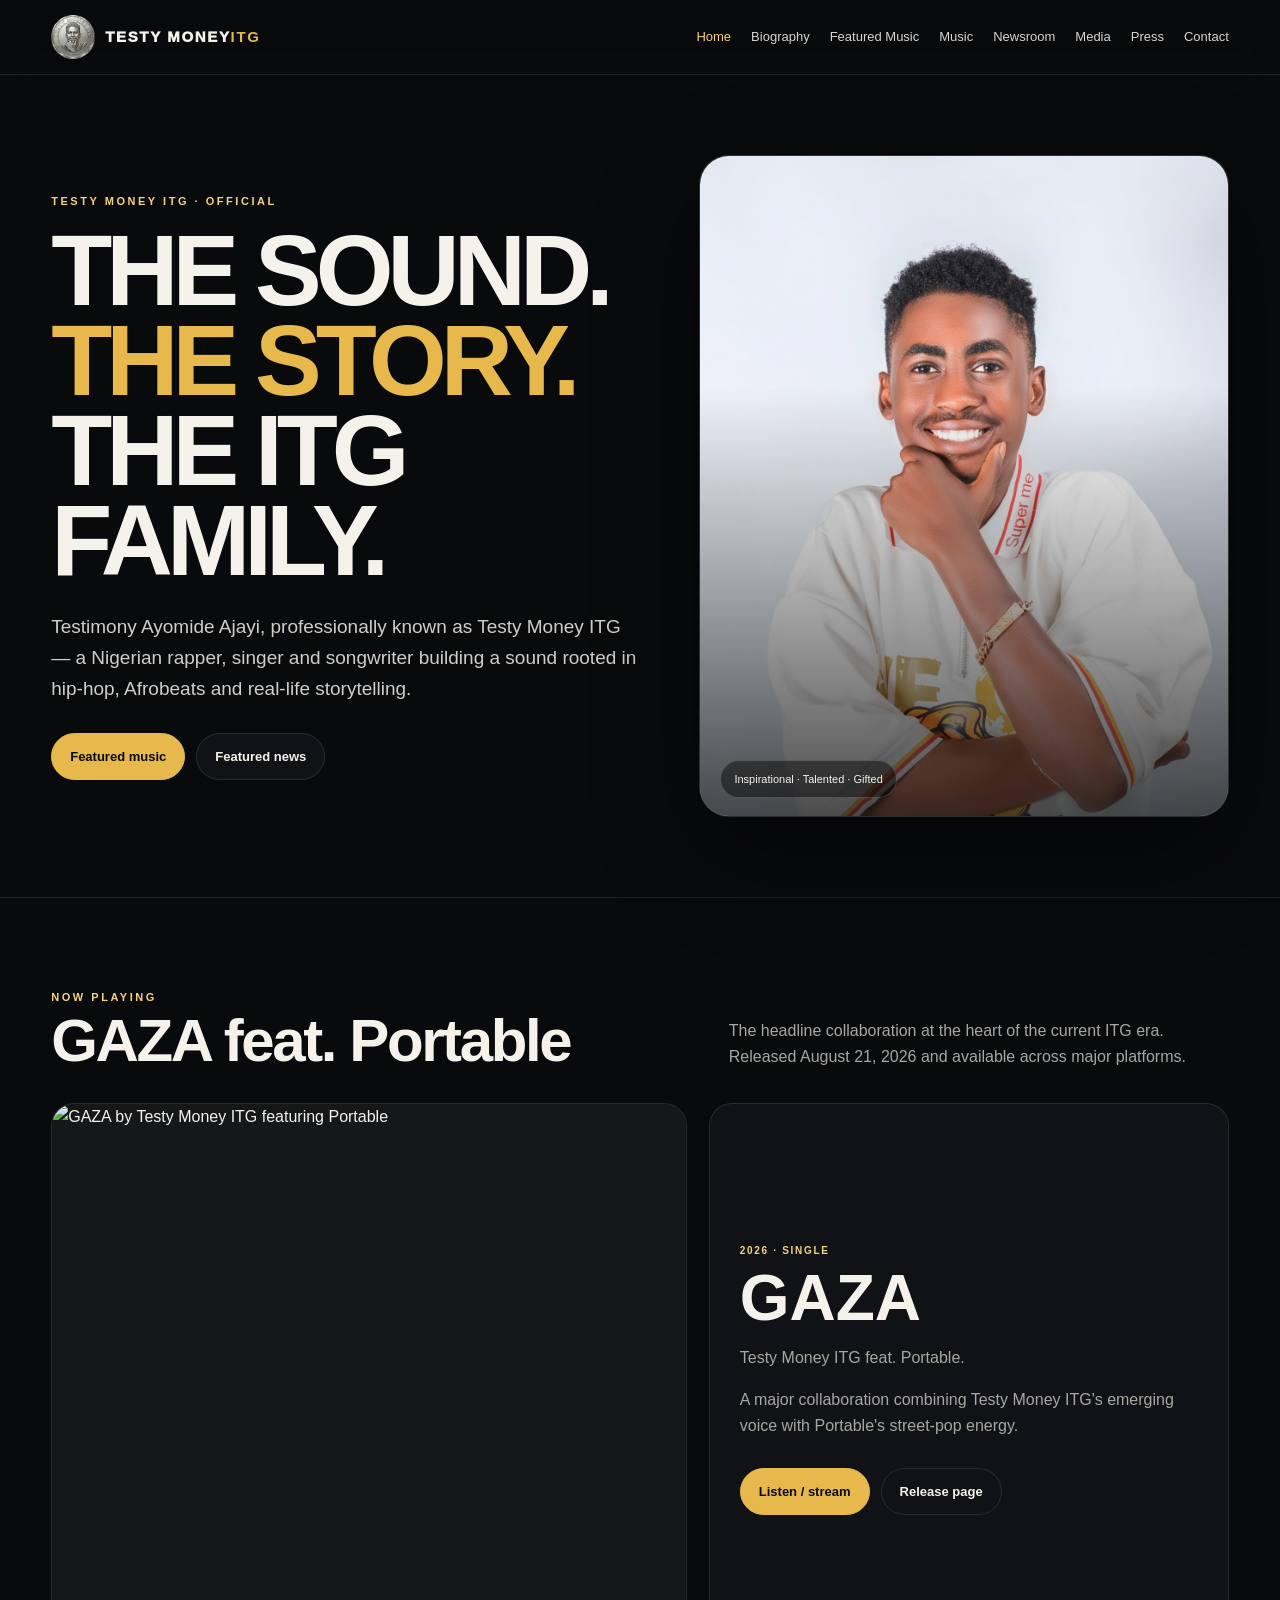
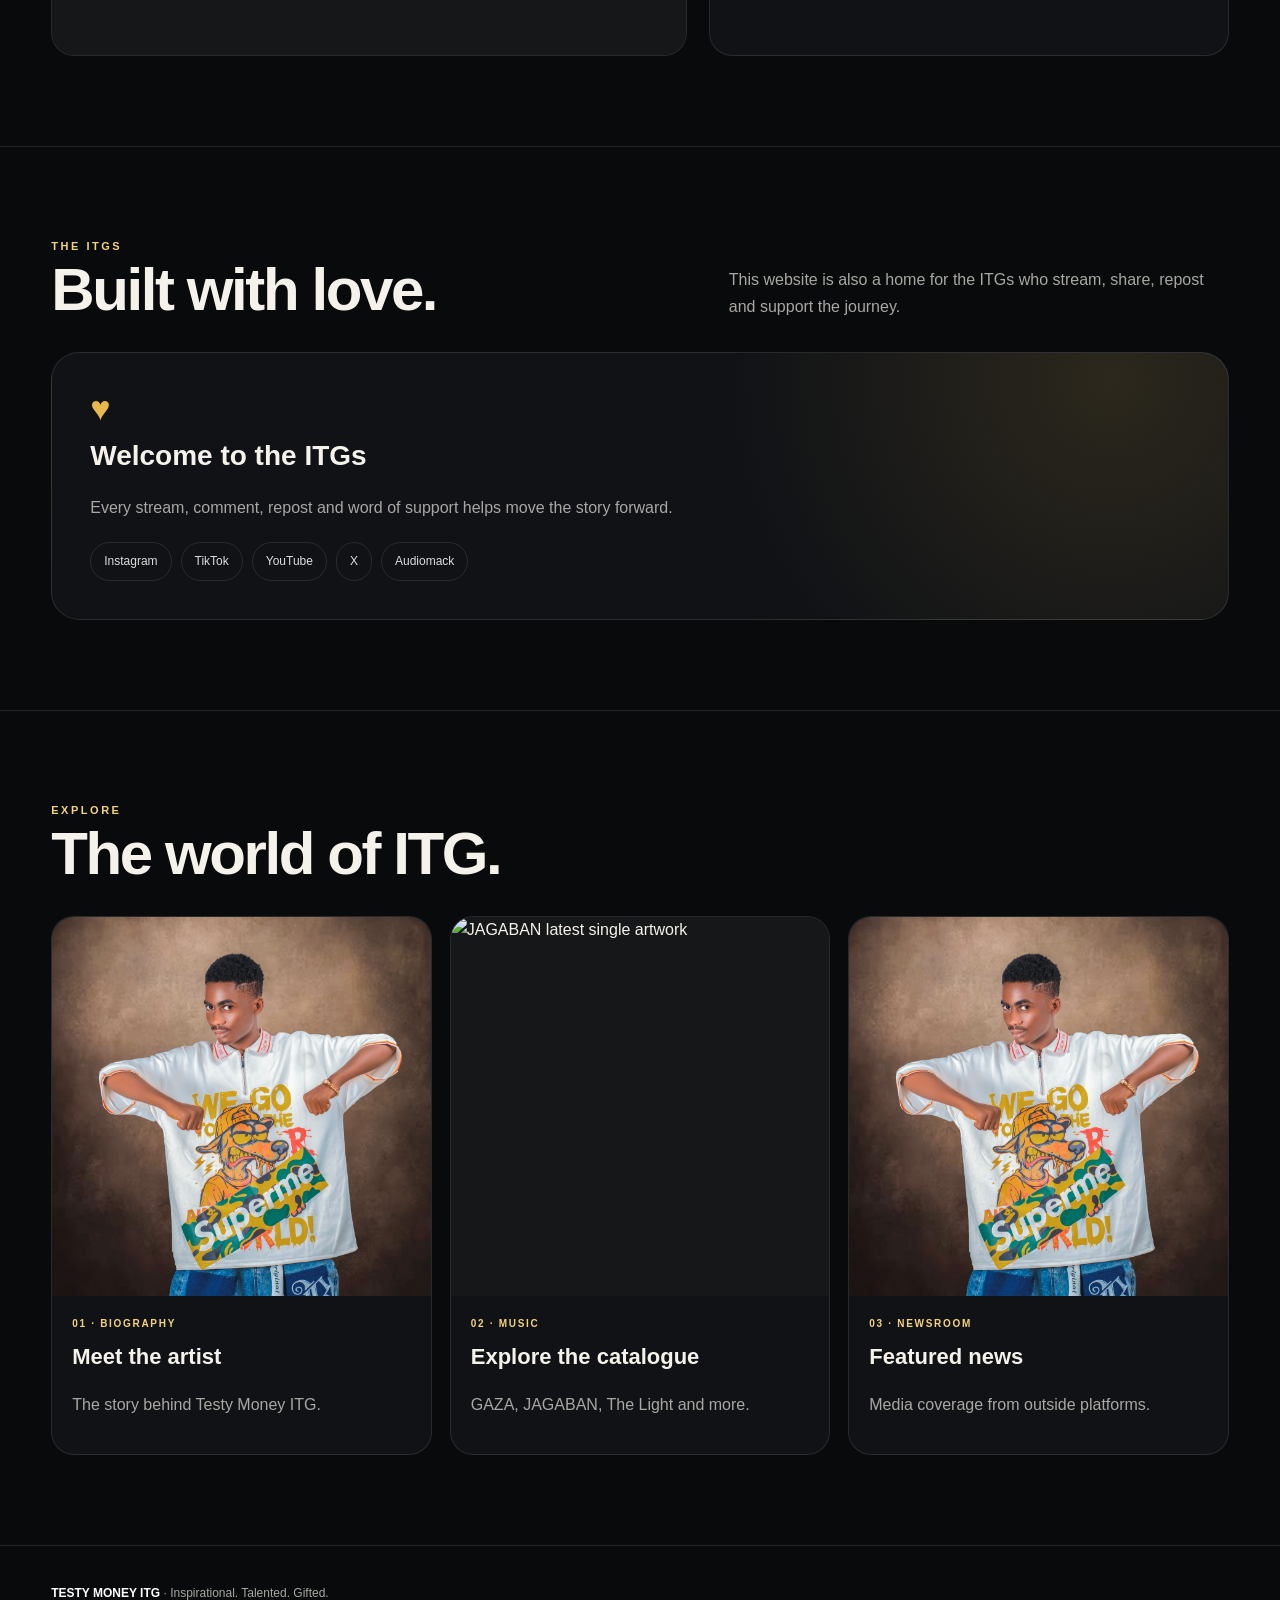
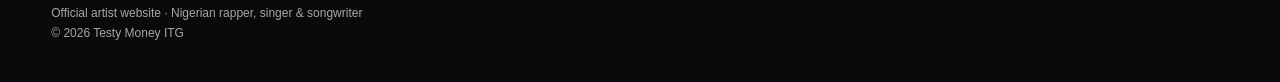
==== commit 677f6510: "Add files via upload" ====
--- a/index.html
+++ b/index.html
@@ -1,5 +1,5 @@
-<!doctype html><html><head><meta charset="utf-8"><meta name="viewport" content="width=device-width,initial-scale=1"><title>Testy Money ITG | Nigerian Rapper, Singer & Songwriter</title><meta name="description" content="Official website of Testy Money ITG (Testimony Ayomide Ajayi), a Nigerian rapper, singer and songwriter from Igbara-Oke, Ondo State. Music, biography, GAZA, JAGABAN, news and media."><link rel="stylesheet" href="style.css"></head><body>
-<header class="nav"><div class="wrap navin"><a class="brand" href="index.html">TESTY MONEY <b>ITG</b></a><button class="menu">Menu</button><nav class="links"><a class="active" href="index.html">Home</a><a class="" href="biography.html">Biography</a><a class="" href="featured-music.html">Featured Music</a><a class="" href="music.html">Music</a><a class="" href="newsroom.html">Newsroom</a><a class="" href="media.html">Media</a><a class="" href="press.html">Press</a><a class="" href="contact.html">Contact</a></nav></div></header>
+<!doctype html><html><head><meta charset="utf-8"><meta name="viewport" content="width=device-width,initial-scale=1"><link rel="icon" type="image/png" sizes="96x96" href="favicon.png"><link rel="apple-touch-icon" href="apple-touch-icon.png"><title>Testy Money ITG | Nigerian Rapper, Singer & Songwriter</title><meta name="description" content="Official website of Testy Money ITG (Testimony Ayomide Ajayi), a Nigerian rapper, singer and songwriter from Igbara-Oke, Ondo State. Music, biography, GAZA, JAGABAN, news and media."><link rel="stylesheet" href="style.css"></head><body>
+<header class="nav"><div class="wrap navin"><a class="brand brand-logo" href="index.html" aria-label="Testy Money ITG"><img src="testy-money-itg-logo.png" alt="Testy Money ITG logo"><span>TESTY MONEY <b>ITG</b></span></a><button class="menu">Menu</button><nav class="links"><a class="active" href="index.html">Home</a><a class="" href="biography.html">Biography</a><a class="" href="featured-music.html">Featured Music</a><a class="" href="music.html">Music</a><a class="" href="newsroom.html">Newsroom</a><a class="" href="media.html">Media</a><a class="" href="press.html">Press</a><a class="" href="contact.html">Contact</a></nav></div></header>
 <main><section class="wrap hero"><div><div class="eyebrow">Testy Money ITG · Official</div><h1>THE SOUND.<br><span class="gold">THE STORY.</span><br>THE ITG FAMILY.</h1><p class="lead">Testimony Ayomide Ajayi, professionally known as Testy Money ITG — a Nigerian rapper, singer and songwriter building a sound rooted in hip-hop, Afrobeats and real-life storytelling.</p><div class="buttons"><a class="btn primary" href="featured-music.html">Featured music</a><a class="btn secondary" href="newsroom.html">Featured news</a></div></div><div class="heroimg"><img src="hero.jpg" alt="Testy Money ITG"><div class="tag">Inspirational · Talented · Gifted</div></div></section>
 <section class="section"><div class="wrap"><div class="head"><div><div class="eyebrow">Now playing</div><h2>GAZA feat. Portable</h2></div><p>The headline collaboration at the heart of the current ITG era. Released August 21, 2026 and available across major platforms.</p></div><div class="feature"><div class="card"><div class="cover"><img src="https://i0.wp.com/thelagosreview.ng/wp-content/uploads/2026/09/Gaza-by-Testy-Money-ITG-ft-Portable.jpeg?resize=1200%2C1200&ssl=1" alt="GAZA by Testy Money ITG featuring Portable"></div></div><div class="card featurecopy"><div><div class="meta">2026 · Single</div><h2>GAZA</h2><p class="muted">Testy Money ITG feat. Portable.</p><p class="muted">A major collaboration combining Testy Money ITG's emerging voice with Portable's street-pop energy.</p><div class="buttons"><a class="btn primary" href="https://ditto.fm/gaza-testy-money-itg" target="_blank">Listen / stream</a><a class="btn secondary" href="featured-music.html">Release page</a></div></div></div></div></div></section>
 <section class="section"><div class="wrap"><div class="head"><div><div class="eyebrow">The ITGs</div><h2>Built with love.</h2></div><p>This website is also a home for the ITGs who stream, share, repost and support the journey.</p></div><div class="fan"><div class="heart">♥</div><h3>Welcome to the ITGs</h3><p class="muted">Every stream, comment, repost and word of support helps move the story forward.</p><div class="socials"><a href="https://instagram.com/testymoneyitg" target="_blank">Instagram</a><a href="https://www.tiktok.com/@testymoneyitg" target="_blank">TikTok</a><a href="https://youtube.com/@testymoneyitg" target="_blank">YouTube</a><a href="https://x.com/testymoneyitg01" target="_blank">X</a><a href="https://audiomack.com/testymoneyitg" target="_blank">Audiomack</a></div></div></div></section>
--- a/style.css
+++ b/style.css
@@ -1,7 +1,9 @@
 
 :root{--bg:#090a0c;--surface:#101216;--surface2:#17191e;--text:#f5f2eb;--muted:#a8a7a2;--accent:#e7b84b;--accent2:#f4d37f;--line:rgba(255,255,255,.1);--max:1180px}
 *{box-sizing:border-box}html{scroll-behavior:smooth}body{margin:0;background:var(--bg);color:var(--text);font-family:Inter,Arial,sans-serif;line-height:1.65}a{color:inherit;text-decoration:none}img{display:block;max-width:100%}
-.wrap{width:min(var(--max),92%);margin:auto}.nav{position:sticky;top:0;z-index:50;background:rgba(9,10,12,.9);backdrop-filter:blur(18px);border-bottom:1px solid var(--line)}.navin{min-height:74px;display:flex;align-items:center;justify-content:space-between;gap:20px}.brand{font-weight:950;letter-spacing:.11em;font-size:15px;white-space:nowrap}.brand b{color:var(--accent)}
+.wrap{width:min(var(--max),92%);margin:auto}.nav{position:sticky;top:0;z-index:50;background:rgba(9,10,12,.9);backdrop-filter:blur(18px);border-bottom:1px solid var(--line)}.navin{min-height:74px;display:flex;align-items:center;justify-content:space-between;gap:20px}
+.brand-logo{display:flex;align-items:center;gap:10px}.brand-logo img{width:44px;height:44px;object-fit:contain;flex:0 0 44px}.brand-logo span{display:inline-flex;align-items:center}.brand-logo span b{color:var(--accent)}
+.brand{font-weight:950;letter-spacing:.11em;font-size:15px;white-space:nowrap}.brand b{color:var(--accent)}
 .links{display:flex;align-items:center;gap:20px;font-size:13px;color:#d8d5cf}.links a:hover,.links a.active{color:var(--accent2)}.menu{display:none;background:transparent;border:1px solid var(--line);color:white;border-radius:10px;padding:9px 12px}
 .hero{min-height:780px;display:grid;grid-template-columns:1fr .9fr;gap:60px;align-items:center;padding:80px 0}.eyebrow{text-transform:uppercase;letter-spacing:.23em;color:var(--accent2);font-size:11px;font-weight:900}.hero h1{font-size:clamp(55px,8vw,100px);line-height:.9;letter-spacing:-.06em;margin:15px 0 26px}.gold{color:var(--accent)}.lead{font-size:19px;color:#d1cec7;max-width:620px}.buttons{display:flex;gap:11px;flex-wrap:wrap;margin-top:28px}.btn{display:inline-flex;align-items:center;justify-content:center;padding:12px 18px;border-radius:999px;border:1px solid var(--accent);font-size:13px;font-weight:900}.btn.primary{background:var(--accent);color:#080909}.btn.secondary{border-color:var(--line);background:var(--surface)}
 .heroimg{aspect-ratio:4/5;border-radius:30px;overflow:hidden;border:1px solid var(--line);background:#161719;box-shadow:0 35px 100px rgba(0,0,0,.45);position:relative}.heroimg img{width:100%;height:100%;object-fit:cover}.heroimg:after{content:"";position:absolute;inset:35% 0 0;background:linear-gradient(transparent,rgba(0,0,0,.7))}.tag{position:absolute;z-index:2;left:20px;bottom:18px;border:1px solid rgba(255,255,255,.18);background:rgba(0,0,0,.45);padding:9px 13px;border-radius:999px;font-size:11px}
